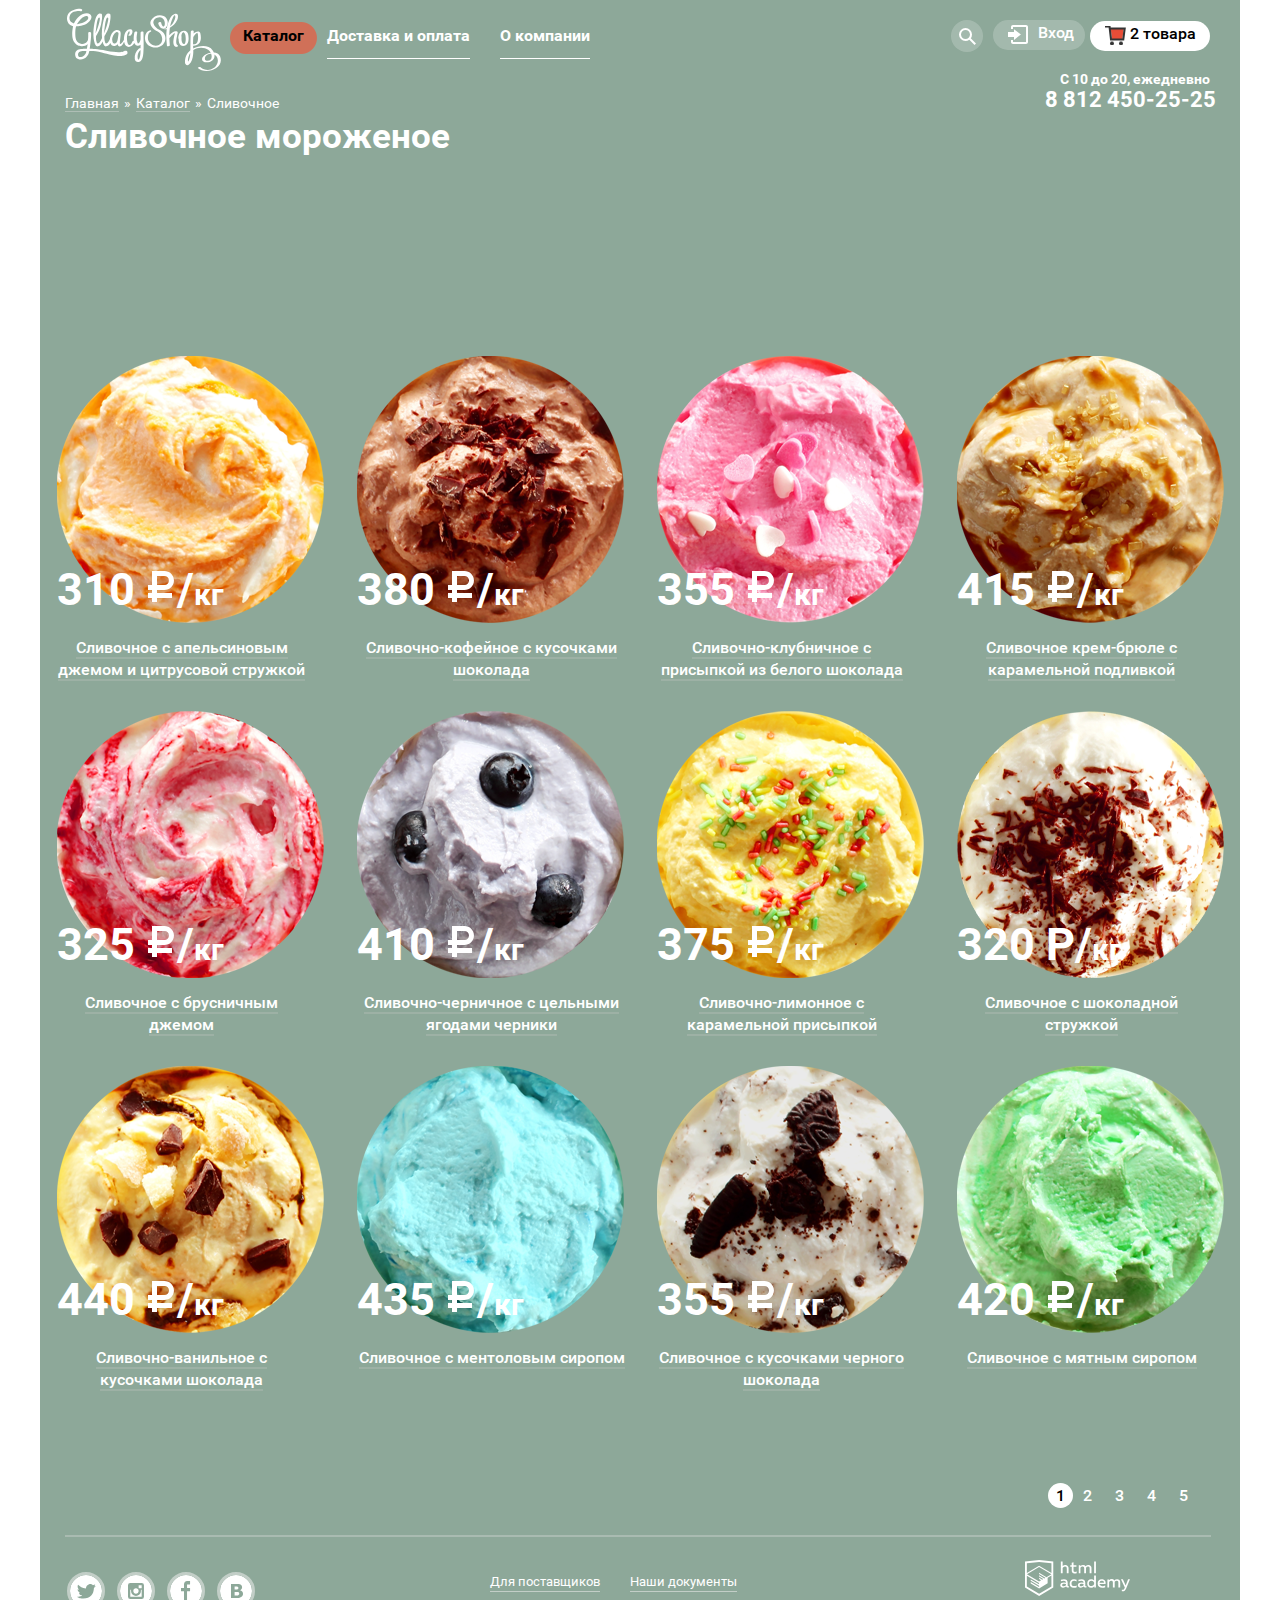
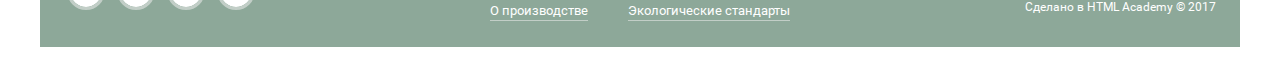
==== catalog.html @ b10d06fa "Catalog" ====
<!DOCTYPE html>
<html lang="ru">
  <head>
    <meta charset="utf-8">
    <link rel="stylesheet" type="text/css" href="css/normalize.css" />
    <link rel="stylesheet" type="text/css" href="css/style.css" />
    <script src="https://ajax.googleapis.com/ajax/libs/jquery/3.1.1/jquery.min.js"></script>
    <title>HTML Academy: Gllasy</title>
  </head>
   <body>
   <div class="main-catalog container">
     <header class="page-header container">
       <div class="header-logo"><img src="img/logo.svg" alt="Логотип"></div>
       <nav class="header-nav">
         <ul class="nav__list">
           <li class="nav__item nav__item--catalog">Каталог
             <ul class="nav-catalog__list">
                     <li class="nav-catalog__item nav-catalog__item--new"><a href="#">Новинки</a></li>
                     <li class="nav-catalog__item nav-catalog__item-cream"><a href="#">Сливочное</a></li>
                     <li class="nav-catalog__item"><a href="#">Щербеты</a></li>
                     <li class="nav-catalog__item"><a href="#">Фруктовый лед</a></li>
                     <li class="nav-catalog__item"><a href="#">Мелорин</a></li>
            </ul>
           </li>
           <li class="nav__item nav__item--delivery">Доставка и оплата</li>
           <li class="nav__item nav__item--company">О компании</li>
         </ul>
       </nav>
       <div class="header-blok">
         <div class="header-search header-search__catalog">
         <div class="search__form">
           <input type="text" name="search" placeholder="Что ищем?">
         </div>
       </div>
         <div class="header-login header-login__catalog"><a href="#">Вход</a>
           <div class="login__form">
             <input type="text" name="search" placeholder="Что ищем?">
           </div>
         </div>
          <p class="header-basket header-basket__catalog"><a href="#">2 товара</a></p>
       </div>
        <div class="header-description header-description--catalog">
          <p class="header-time">С 10 до 20, ежедневно</p>
          <p class="header-phone">8 812 450-25-25</p>
        </div>
     </header>

     <section class="breadcrumbs container">
      <ul class="breadcrumbs__list">
        <li class="breadcrumbs__item"><a href = "#">Главная</a></li>
        <li class="breadcrumbs__item">»</li>
        <li class="breadcrumbs__item"><a href = "#">Каталог</a></li>
        <li class="breadcrumbs__item">»</li>
        <li class="breadcrumbs__item breadcrumbs__item--cream"><a href = "#">Сливочное</a></li>
      </ul>
     </section>

     <h2 class="catalog-title">Сливочное мороженое</h2>

     <section class="filtres container">

     </section>

     <section class="catalog-inner container">
       <div class="catalog catalog__page">
         <div class="catalog-item catalog-item__page">
           <img src="img/orange.png" alt="" class="catalog__photo">
           <p class="catalog__price">310 <span><img src="img/ruble.svg" alt=""></span>/<span>кг</span></p>
           <p class="catalog__description"><a href="#">Сливочное с апельсиновым джемом и цитрусовой стружкой</a></p>
           <button class="catalog__button">Быстрый просмотр</button>
         </div>
         <div class="catalog-item catalog-item__page">
           <img src="img/coffee.png" alt="" class="catalog__photo">
           <p class="catalog__price">380 <span><img src="img/ruble.svg" alt=""></span>/<span>кг</span></p>
           <p class="catalog__description catalog__description--coffee"><a href="#">Сливочно-кофейное с кусочками шоколада</a></p>
           <button class="catalog__button">Быстрый просмотр</button>
         </div>
         <div class="catalog-item catalog-item__page">
           <img src="img/straw.png" alt="" class="catalog__photo">
           <p class="catalog__price">355 <span><img src="img/ruble.svg" alt=""></span>/<span>кг</span></p>
           <p class="catalog__description"><a href="#">Сливочно-клубничное с присыпкой из белого шоколада</a></p>
           <button class="catalog__button">Быстрый просмотр</button>
         </div>
         <div class="catalog-item catalog-item__page">
           <img src="img/cream.png" alt="" class="catalog__photo">
           <p class="catalog__price">415 <span><img src="img/ruble.svg" alt=""></span>/<span>кг</span></p>
           <p class="catalog__description"><a href="#">Сливочное крем-брюле с карамельной подливкой</a></p>
           <button class="catalog__button">Быстрый просмотр</button>
         </div>
         <div class="catalog-item catalog-item__page">
           <img src="img/brusnika.png" alt="" class="catalog__photo">
           <p class="catalog__price">325 <span><img src="img/ruble.svg" alt=""></span>/<span>кг</span></p>
           <p class="catalog__description"><a href="#">Сливочное с брусничным джемом</a></p>
           <button class="catalog__button">Быстрый просмотр</button>
         </div>
         <div class="catalog-item catalog-item__page">
           <img src="img/chernika.png" alt="" class="catalog__photo">
           <p class="catalog__price">410 <span><img src="img/ruble.svg" alt=""></span>/<span>кг</span></p>
           <p class="catalog__description catalog__description--coffee"><a href="#">Сливочно-черничное с цельными ягодами черники </a></p>
           <button class="catalog__button">Быстрый просмотр</button>
         </div>
         <div class="catalog-item catalog-item__page">
           <img src="img/lemon.png" alt="" class="catalog__photo">
           <p class="catalog__price">375 <span><img src="img/ruble.svg" alt=""></span>/<span>кг</span></p>
           <p class="catalog__description"><a href="#">Сливочно-лимонное с карамельной присыпкой</a></p>
           <button class="catalog__button">Быстрый просмотр</button>
         </div>
         <div class="catalog-item catalog-item__page">
           <img src="img/cream-ch.png" alt="" class="catalog__photo">
           <p class="catalog__price">320 Р/<span>кг</span></p>
           <p class="catalog__description"><a href="#">Сливочное с шоколадной стружкой</a></p>
           <button class="catalog__button">Быстрый просмотр</button>
         </div>
         <div class="catalog-item catalog-item__page">
           <img src="img/vanil.png" alt="" class="catalog__photo">
           <p class="catalog__price">440 <span><img src="img/ruble.svg" alt=""></span>/<span>кг</span></p>
           <p class="catalog__description"><a href="#">Сливочно-ванильное с кусочками шоколада</a></p>
           <button class="catalog__button">Быстрый просмотр</button>
         </div>
         <div class="catalog-item catalog-item__page">
           <img src="img/mentol.png" alt="" class="catalog__photo">
           <p class="catalog__price">435 <span><img src="img/ruble.svg" alt=""></span>/<span>кг</span></p>
           <p class="catalog__description catalog__description--coffee"><a href="#">Сливочноe с ментоловым сиропом</a></p>
           <button class="catalog__button">Быстрый просмотр</button>
         </div>
         <div class="catalog-item catalog-item__page">
           <img src="img/dark.png" alt="" class="catalog__photo">
           <p class="catalog__price">355 <span><img src="img/ruble.svg" alt=""></span>/<span>кг</span></p>
           <p class="catalog__description"><a href="#">Сливочное с кусочками черного шоколада</a></p>
           <button class="catalog__button">Быстрый просмотр</button>
         </div>
         <div class="catalog-item catalog-item__page">
           <img src="img/mint.png" alt="" class="catalog__photo">
           <p class="catalog__price">420 <span><img src="img/ruble.svg" alt=""></span>/<span>кг</span></p>
           <p class="catalog__description"><a href="#">Сливочное с мятным сиропом</a></p>
           <button class="catalog__button">Быстрый просмотр</button>
         </div>
       </div>
     </section>

     <section class="pagination">
       <ul class="pagination__list">
        <li class="pagination__list-item pagination__list-item--current"><a href="#">1</a></li>
        <li class="pagination__list-item"><a href="#">2</a></li>
        <li class="pagination__list-item"><a href="#">3</a></li>
        <li class="pagination__list-item"><a href="#">4</a></li>
        <li class="pagination__list-item"><a href="#">5</a></li>
      </ul>
     </section>

     <footer class="page-footer page-footer__inner">
        <div class="footer-social">
          <ul class="social__list">
            <li class="social__item"><img src="img/twitter.svg" alt=""></li>
            <li class="social__item"><img src="img/instagram.svg" alt=""></li>
            <li class="social__item"><img src="img/fb.svg" alt=""></li>
            <li class="social__item"><img src="img/vk.svg" alt=""></li>
          </ul>
        </div>
        <div class="footer-nav">
          <ul class="footer-nav__list">
            <li class="footer-nav__item">Для поставщиков</li>
            <li class="footer-nav__item">Наши документы</li>
            <li class="footer-nav__item">О производстве</li>
            <li class="footer-nav__item footer-nav__item--eco">Экологические стандарты</li>
          </ul>
        </div>
        <div class="footer-html">
          <p class="logo-html"><img src="img/logo-htmlacademy.svg" alt="" width="105" height = "40"></p>
          <p class="description-html">Сделано в HTML Academy © 2017</p>
        </div>
     </footer>
   </div>
 </body>
 </html>
---- css/style.css ----
@font-face {
font-family: "Roboto-Black";
src: url("../fonts/roboto/Roboto-Black.ttf");
}
@font-face {
font-family: "Roboto-BlackItalic";
src: url("../fonts/roboto/Roboto-BlackItalic.ttf");
}
@font-face {
font-family: "Roboto-Bold";
  src: url("../fonts/roboto/Roboto-Bold.ttf");
}
@font-face {
font-family: "Roboto-BoldItalic";
  src: url("../fonts/roboto/Roboto-BoldItalic.ttf");
}
@font-face {
font-family: "Roboto-Italic";
  src: url("../fonts/roboto/Roboto-Italic.ttf");
}
@font-face {
font-family: "Roboto-Light";
  src: url("../fonts/roboto/Roboto-Light.ttf");
}
@font-face {
font-family: "Roboto-LightItalic";
  src: url("../fonts/roboto/Roboto-LightItalic.ttf");
}
@font-face {
font-family: "Roboto-Medium";
  src: url("../fonts/roboto/Roboto-Medium.ttf");
}
@font-face {
font-family: "Roboto-MediumItalic";
  src: url("../fonts/roboto/Roboto-MediumItalic.ttf");
}
@font-face {
font-family: "Roboto-Regular";
  src: url("../fonts/roboto/Roboto-Regular.ttf");
}
@font-face {
font-family: "Roboto-Thin";
  src: url("../fonts/roboto/Roboto-Thin.ttf");
}
@font-face {
font-family: "Roboto-ThinItalic";
  src: url("../fonts/roboto/Roboto-ThinItalic.ttf");
}

.container
{
  width: 1200px;
  margin: 0 auto;
}

.main
{
  position: relative;
  bottom: 20px;
  background-color: #8da899;
  background: url("../img/slider-1.png") #8da899 no-repeat;
  background-position: top;
}

.header-logo
{
  width: 150px;
  padding-left: 27px;
  padding-top: 20px;
}

.header-nav
{
  padding:0;
	margin:0;
	list-style: none;
	position: relative;
  width: 450px;
}

.nav__list
{
  width: 450px;
  display: inline-flex;
  list-style-type: none;
  position: relative;
  bottom: 65px;
  left: 165px;
}

.nav__item
{
  font-family: "Roboto-Bold";
  color: #fff;
  font-size: 16px;
  line-height: 18px;
  border-bottom: 1px solid #fff;
  margin-right: 30px;
  display:inline-block;
  display:block;
}

.nav__item--catalog:hover
{
  width: 87px;
  height: 32px;
  font-family: "Roboto-Bold";
   background-image: url("../img/catalog-fon.png");
   text-align: center;
   color: #000;
   cursor: pointer;
   box-sizing: border-box;
   border:none;
   position: relative;
   padding-left: 12px;
   padding-right: 12px;
   padding-top: 5px;
   bottom: 5px;
   margin-left: -10px;
}

.nav__item:hover:nth-child(1)
{
  margin-right: 10px;
}

.header-nav .nav__list .nav-catalog__list {
			    display: none;
			    position: absolute;
			    top: 35px;
			}

			/* отображаем выпадающий список при наведении */
			.header-nav .nav__list .nav__item:hover > .nav-catalog__list {
			    display:inherit;
			}

			/* первый уровень выпадающего списка */
			.header-nav .nav__list .nav-catalog__list .nav-catalog__item {
			    min-width:140px;
			    float:none;
			    display:list-item;
			    position: relative;
          text-align: left;
			}

.nav-catalog__list
{
  padding-top: 20px;
  padding-bottom: 17px;
  height: 175px;
  border-radius: 6px;
  background-color: #fff;
  position: relative;
  top: 5px;
  list-style-type: none;
  width: 140px;
  padding: 0;
  position: relative;
  left: 20px;
  padding-top: 10px;
}

.nav-catalog__item
{
  width: 100%;
  padding-bottom: 17px;
  padding-left: 0px;
  padding-right: 0px;
  text-align: center;
  position: relative;
  vertical-align: middle;
}

.nav-catalog__item--new
{
  font-family: "Roboto-Bold";
  font-weight: bold;
  font-size: 14px;
  line-height: 16px;
  border-bottom: 1px solid #000;
  padding-bottom: 14px;
  padding-left: 0px;
  padding-right: 0px;
  text-align: center;
  position: relative;
  vertical-align: middle;
}

.nav-catalog__item--cream
{
  position: relative;
  padding-top: 5px;
}

.nav-catalog__item:hover
{
  background-color: #fbded7;
  background-size: 100%;
}

.nav-catalog__item:focus
{
  background-color: #f6b5a5;
  width: 142px;
}

.nav-catalog__item:active
{
  background-color: #f6b5a5;
}


.nav-catalog__item a
{
  width: 100%;
  font-family: "Roboto-Regular";
  font-size: 14px;
  line-height: 16px;
  text-decoration: none;
  color: #323232;
  text-align:left;
  position: relative;
  left: 15px;

}

.header-blok
{
  display: flex;
  justify-content: flex-end;
}

.header-search{
  content: "";
  display: block;
  width: 32px;
  height: 32px;
  background: url("../img/loupe.svg") no-repeat;
  background-color: rgba(255, 255, 255, 0.2);
  border-radius: 20px;
  background-repeat: no-repeat;
  background-position: center center;
  position: relative;
  bottom: 105px;
  right: 55px;
}
.header-search:hover
{
  content: "";
  display: block;
  width: 32px;
  height: 32px;
  background: url("../img/loupe-hover.png") #fff no-repeat;
  background-color: rgba(255, 255, 255);
  border-radius: 20px;
  background-repeat: no-repeat;
  background-position: center center;
  position: relative;
  bottom: 105px;
  right: 55px;
}
.search__form{
    display:none;
    margin-left:-300px;
    padding:10px;
    background:#f3f3f3;
    width: 340px;
    height:80px;
    -moz-box-shadow:0 5px 5px rgba(0,0,0,0.3);
    -webkit-box-shadow:0 5px 5px rgba(0,0,0,0.3);
    box-shadow:0 5px 5px rgba(0,0,0,0.3);
    position: relative;
    margin-top:-70px;
    border-radius: 8px;
}

.search__form input
{
  width: 310px;
  height: 42px;
  border-radius: 6px;
  border:1px solid #d3d3d2;
  margin-left: 8px;
  margin-top: 15px;
  font-family: "Roboto-Regular";
  font-size: 14px;
  line-height: 24px;
  color: #999999;
  padding-left: 14px;
}

.header-search:hover .search__form{
    display:block;
    position:absolute;
    top:120px;
    z-index:9999;
    width:340px;
}

.header-login
{
  width: 92px;
  height: 30px;
  font-family: "Roboto-Medium";
  color: #fff;
  font-size: 16px;
  line-height: 18px;
  text-decoration:none;
  background-color: rgba(255, 255, 255, 0.2);
  border-radius: 20px;
  position: relative;
  bottom:104px;
  right: 45px;
}

.header-login a
{
  text-decoration:none;
  color: #fff;
  position: relative;
  left:45px;
  bottom: 15px;
}

.header-login::before
{
  content: "";
  display: block;
  width: 21px;
  height: 19px;
  background: url("../img/entrance.svg") no-repeat;
  background-repeat: no-repeat;
  background-position: center center;
  position: relative;
  top:5px;
  left: 15px;
}

.login__form{
    display:none;
    margin-left:-300px;
    padding:10px;
    background:#f3f3f3;
    width: 340px;
    height:80px;
    -moz-box-shadow:0 5px 5px rgba(0,0,0,0.3);
    -webkit-box-shadow:0 5px 5px rgba(0,0,0,0.3);
    box-shadow:0 5px 5px rgba(0,0,0,0.3);
    position: relative;
    margin-top:-70px;
    border-radius: 8px;
}

.header-login:hover .login__form{
    display:block;
    position:absolute;
    top:120px;
    z-index:9999;
    width:340px;
}

.header-basket
{
  width: 92px;
  height: 30px;
  font-family: "Roboto-Medium";
  color: #fff;
  font-size: 16px;
  line-height: 18px;
  text-decoration:none;
  background-color: rgba(255, 255, 255, 0.2);
  border-radius: 20px;
  position: relative;
  bottom:120px;
  right: 30px;
}

.header-basket a
{
  text-decoration:none;
  color: #fff;
  position: relative;
  left:40px;
  bottom: 15px;
}

.header-basket::before
{
  content: "";
  display: block;
  width: 21px;
  height: 19px;
  background: url("../img/basket.svg") no-repeat;
  background-repeat: no-repeat;
  background-position: center center;
  position: relative;
  top:5px;
  left: 15px;
}

.header-description
{
  width: 200px;
  display: flex;
  flex-direction: column;
  justify-content: flex-end;
  position: relative;
  margin-left: 1000px;
  bottom: 130px;
}

.header-time
{
  font-family: "Roboto-Bold";
  color: #fff;
  font-size: 14px;
  line-height: 16px;
  margin-left: 15px;
}

.header-phone
{
  font-family: "Roboto-Bold";
  color: #fff;
  font-size: 22px;
  line-height: 24px;
  position: relative;
  bottom: 35px;
}

.header-title
{
  width: 700px;
  text-align: center;
  font-family: "Roboto-Bold";
  font-size: 60px;
  line-height: 60px;
  color: #fff;
  margin-left: 260px;
  margin-top: 90px;
}

.header-button
{
  width: 275px;
  height: 65px;
  background-color: #ed5a3d;
  font-family: "Roboto-Bold";
  font-size: 32px;
  line-height: 44px;
  color: #fff;
  border: none;
  border-radius: 28px;
  margin-left: 460px;
  position: relative;
  bottom: 10px
}

.card-section
{
  display: flex;
  justify-content: space-around;
  margin-left: 10px;
}

.card
{
  width: 560px;
  height: 230px;
  border-radius: 16px;
  margin-top: 30px;
}

.card--raspberry
{
  background-image: url("../img/offer-background-1.jpg");
}

.card--chocolate
{
  background-image: url("../img/offer-background-2.jpg");
  position: relative;
  right: 20px;
}

.card__title
{
  font-family: "Roboto-Bold";
  font-size: 35px;
  line-height: 41px;
  color: #fff;
  margin-left: 20px;
  margin-top: 15px;
}

.card__description
{
  font-family: "Roboto-Bold";
  font-size: 18px;
  line-height: 22px;
  color: #fff;
  margin-left: 20px;
  margin-right: 15px;
  position: relative;
  bottom: 15px;
}

.card__button
{
  width: 190px;
  height: 45px;
  background-color: #ed5a3d;
  font-family: "Roboto-Bold";
  font-size: 18px;
  line-height: 24px;
  color: #fff;
  border: none;
  border-radius: 28px;
  margin-left: 350px;
  margin-top: 10px;
}

.card__button--raspberry
{
  width: 160px;
  margin-left: 380px;
}

.catalog-section
{
  display: flex;
  flex-direction: column;
}

.catalog
{
  display: flex;
  justify-content: space-around;
  margin-top: 35px;
  flex-wrap: wrap;
}

.catalog__photo
{
  background-color: #8da899;
}

.catalog-item
{
  width: 267px;
  position: relative;
  bottom: 60px;
}

.catalog-item::before
{
  content: "";
  display: block;
  width: 61px;
  height: 61px;
  background: url("../img/hit.png") no-repeat;
  background-repeat: no-repeat;
  background-position: center center;
  position: relative;
  top:65px;
}

.catalog__price
{
  font-family: "Roboto-Bold";
  font-size: 45px;
  line-height: 45px;
  color: #fff;
  position: relative;
  bottom: 105px;
}

.catalog__price span
{
  font-size: 30px;
}

.catalog__description
{
  width: 250px;
  font-family: "Roboto-Medium";
  font-size: 16px;
  line-height: 22px;
  color: #fff;
  text-align: center;
  text-decoration: none;
  position: relative;
  bottom: 130px;
}

.catalog__description a
{
  text-decoration: none;
  text-align: center;
  color: #fff;
  border-bottom: 2px solid #9db1a5;
}

.catalog__description--coffee
{
  width: 270px;
}

.catalog__button
{
  display: none;
  width: 200px;
  height: 40px;
  background-color: #f26743;
  font-family: "Roboto-Bold";
  font-size: 18px;
  line-height: 24px;
  color: #fff;
  border: none;
  border-radius: 20px;
  margin-left: 50px;
}

.catalog-item:hover
{
  width: 300px;
  height: 400px;
  background-color: rgba(255, 255, 255, 0.2);
  position: relative;
  border-radius: 7px;
  top:-10px;
  z-index: 9999;
}

.catalog-item:hover .catalog__photo
{
  background-color: transparent;
  position: relative;
  top: 5px;
  left: 20px;
}

.catalog-item:hover .catalog__price
{
  position: relative;
  bottom: 110px;
  left: 20px;
}


.catalog-item:hover .catalog__description
{
  position: relative;
  bottom: 135px;
  left: 20px;
}

.catalog-item:hover::before
{
  display: none;
}

.catalog-item:hover .catalog__button
{
  position: relative;
  bottom: 135px;
  display: block;
  justify-content: center;
}

.shop-section
{
  width: 1140px;
  height: 300px;
  background-image: url("../img/features-background.jpg");
  background-size: cover;
  border-radius: 20px;
  margin-left: 30px;
  position: relative;
  bottom: 190px;
}

.shop__title
{
  font-family: "Roboto-Regular";
  font-size: 24px;
  line-height: 30px;
  color: #323232;
  position: relative;
  top: 20px;
  left: 15px;
}

.shop__item
{
  width: 45%;
height: 90px;
margin-right: 20px;
margin-left: -20px;
font-family: "Roboto-Regular";
font-size: 16px;
line-height: 22px;
color: #323232;
list-style-type: none;
margin-right: 75px;
}

.shop__list
{
  display: flex;
 flex-wrap: wrap;
}

.shop__item--technic span
{
  width: 300px;
  position: relative;
  bottom: 30px;
  left: 55px;
}

.shop__item--technic::before
{
  content: "";
  display: block;
  width: 49px;
  height: 49px;
  background: url("../img/ice-cream.svg") no-repeat;
  background-repeat: no-repeat;
  background-position: center center;
  position: relative;
  top: 5px;
}


.shop__item--cream span
{
  width: 300px;
  position: relative;
  bottom: 30px;
  left: 55px;
}

.shop__item--cream::before
{
  content: "";
  display: block;
  width: 49px;
  height: 49px;
  background: url("../img/eco.svg") no-repeat;
  background-repeat: no-repeat;
  background-position: center center;
  position: relative;
  top:5px;
}

.shop__item--cow span
{
  width: 300px;
  position: relative;
  bottom: 30px;
  left: 70px;
}

.shop__item--cow::before
{
  content: "";
  display: block;
  width: 49px;
  height: 49px;
  background: url("../img/cow.svg") no-repeat;
  background-repeat: no-repeat;
  background-position: center center;
  position: relative;
  top: 5px;
  left: 10px;
}

.shop__item--cold span
{
  width: 300px;
  position: relative;
  bottom: 30px;
  left: 70px;
}

.shop__item--cold::before
{
  content: "";
  display: block;
  width: 49px;
  height: 49px;
  background: url("../img/thermometer.svg") no-repeat;
  background-repeat: no-repeat;
  background-position: center center;
  position: relative;
  top: 5px;
  left: 10px;
}

.blog-section
{
  display: flex;
  justify-content: space-around;
  margin-top: -180px;
  margin-left: 10px;
}

.blog-card
{
  width: 560px;
  height: 220px;
  border-radius: 16px;
  background-image: url("../img/news.jpg");
  margin-top: 30px;
}

.blog-card__title
{
  width: 300px;
  font-family: "Roboto-Bold";
  font-size: 24px;
  line-height: 30px;
  color: #323232;
  margin-left: 20px;
  margin-top: -10px;
}

.blog-card__title a
{
  width: 280px;
  color: #323232;
}

.blog-card__description
{
  font-family: "Roboto-Regular";
  font-size: 16px;
  line-height: 22px;
  color: #323232;
  margin-left: 20px;
  padding-top: 10px;
}

.blog-form
{
  width: 560px;
  height: 220px;
  border-radius: 16px;
  background-image: url("../img/bg-post.svg");
  margin-top: 30px;
}

.blog-form__fon
{
  width: 549px;
  height: 211px;
  border-radius: 16px;
  background-image: url("../img/bf-fon.png");
  position: relative;
  bottom: 12px;
  left: 5px;
}

.blog-form__description
{
  width: 500px;
  font-family: "Roboto-Regular";
  font-size: 16px;
  line-height: 22px;
  color: #5a5a5a;
  position: relative;
  top: 32px;
  left: 10px;
}

.blog-form input
{
  width: 355px;
  height: 40px;
  font-family: "Roboto-Regular";
  font-size: 16px;
  line-height: 24px;
  color: #999999;
  position: relative;
  top: 55px;
  left: 10px;
  border-radius: 6px;
  border: 1px solid #999999;
  padding-left: 15px;
}

.blog-form__button
{
  width: 125px;
  height: 45px;
  background-color: #f06341;
  border: none;
  border-radius: 25px;
  font-family: "Roboto-Bold";
  font-size: 18px;
  line-height: 24px;
  color: #fff;
  position: relative;
  top: 55px;
  left: 15px;
}

.map-section
{
  width: 1200px;
  height: 430px;
  background-image: url("../img/map.png");
  margin-top: 45px;
}

.map-card
{
  width: 300px;
  height: 305px;
  background-color: #fff;
  border-radius: 10px;
  position: relative;
  top: 60px;
  left: 870px;
}

.map-card__button
{
  width: 250px;
  height: 45px;
  background-color: #f06341;
  border: none;
  border-radius: 25px;
  font-family: "Roboto-Bold";
  font-size: 18px;
  line-height: 24px;
  color: #fff;
  position: relative;
  top: -10px;
  left: 25px;
}

.map-card__info
{
  width: 170px;
  font-family: "Roboto-Regular";
  font-size: 14px;
  line-height: 20px;
  color: #323232;
  left: 25px;
  top: 30px;
  position: relative;
  }

  .map-card__info--zakaz
  {
    left: 25px;
    top: 10px;
    position: relative;
    width: 175px;
  }

  .map-card__info--time
  {
    position: relative;
    top:-20px;
  }

.map-card__adresss
{
  width: 245px;
  font-family: "Roboto-Bold";
  font-size: 18px;
  line-height: 24px;
  color: #323232;
  position: relative;
  left: 25px;
  top: 10px;
}

.map-card__adresss--phone
{
  position: relative;
  top:0px;
}

.page-footer
{
  height: auto;
  display: flex;
}

.social__list
{
  list-style-type:none;
  display: flex;
  margin-left: -25px;
  margin-top: 30px
}

.social__item img
{
  border: 3px solid #c2cec7;
  border-radius: 20px;
  margin-left: 12px;
}

.footer-nav
{
  margin-left: 165px;
  margin-top: 15px;
}

.footer-nav__list
{
  width: 340px;
  list-style-type:none;
  display: flex;
  flex-wrap: wrap;
}

.footer-nav__item
{
  font-family: "Roboto-Regular";
  font-size: 13px;
  line-height: 18px;
  color: #fff;
  margin-left: 30px;
  margin-bottom: 10px;
  border-bottom: 1px solid #c2cec7;
}

.footer-nav__item--eco
{
  margin-left: 40px;
}

.footer-html
{
  margin-left: 225px;
}

.description-html
{
  font-family: "Roboto-Regular";
  font-size: 12px;
  line-height: 18px;
  color: #fff;
  position: relative;
  bottom: 20px;
}

/*catalog*/

.main-catalog
{
  position: relative;
  bottom: 20px;
  background-color: #8da899;
  background: #8da899 no-repeat;
  background-position: top;
}

.nav__item--catalog
{
  width: 87px;
  height: 32px;
  font-family: "Roboto-Bold";
   background-image: url("../img/catalog-current.png");
   text-align: center;
   color: #000;
   cursor: pointer;
   box-sizing: border-box;
   border:none;
   position: relative;
   padding-left: 12px;
   padding-right: 12px;
   padding-top: 5px;
   bottom: 5px;
   margin-left: -15px;
}

.nav__item
{
  margin-right: 0px;
}

.nav__item--delivery
{
  margin-left: 10px;
}

.nav__item--company
{
  margin-left: 30px;
}

.header-search__catalog
{
  position: relative;
  bottom: 120px;
  right: 45px;
}

.header-login__catalog
{
  position: relative;
  bottom: 120px;
  right: 35px;
}

.header-basket__catalog
{
  width: 120px;
  position: relative;
  bottom: 135px;
  background-color: #fff;
}

.header-basket__catalog::before
{
  content: "";
  display: block;
  width: 21px;
  height: 19px;
  background: url("../img/basket_red.png") no-repeat;
  background-repeat: no-repeat;
  background-position: center center;
  position: relative;
  top:5px;
  left: 15px;
}

.header-basket__catalog a
{
  text-decoration:none;
  color: #000;
  position: relative;
  left:40px;
  bottom: 15px;
}

.header-description--catalog
{
  position: relative;
  margin-left: 1005px;
  bottom: 145px;
}

.breadcrumbs__list
{
  display: inline-flex;
  list-style-type: none;
  position: relative;
  bottom: 235px;
  right: 20px;
}

.breadcrumbs__item
{
  font-family: "Roboto-Regular";
  font-size: 14px;
  line-height: 16px;
  color: #fff;
  padding-left: 5px;
}

.breadcrumbs__item a
{
  text-decoration: none;
  color: #fff;
  border-bottom: 1px solid #aebeb5;
}

.breadcrumbs__item--cream a
{
  border-bottom: none;
}

.catalog-title
{
  font-family: "Roboto-Bold";
  font-size: 35px;
  line-height: 41px;
  color: #fff;
  position: relative;
  bottom: 275px;
  margin-left: 25px;
}

.catalog-inner
{
  display: flex;
  flex-direction: column;
}

.catalog__page
{
  position: relative;
  bottom: 140px;
  margin-top: 80px;
}

.catalog-item__page
{
  height: 340px;
  margin-top: 15px;
}

.catalog-item__page::before
{
  display: none;
}

.catalog-item__page:hover
{
  width: 300px;
  height: 400px;
  background-color: rgba(255, 255, 255, 0.2);
  position: relative;
  border-radius: 7px;
  top:-60px;
  z-index: 9999;
}

.pagination
{
  width: 1146px;
  position: relative;
  bottom: 135px;
  right: 30px;
  display: flex;
  justify-content: flex-end;
  border-bottom: 2px solid #a9bbb1;
  margin-left: 55px;

}

.pagination__list
{
  display: inline-flex;
  list-style-type: none;
  margin-bottom: 30px;
}

.pagination__list-item a
{
  text-decoration: none;
  font-family: "Roboto-Medium";
  font-size: 16px;
  line-height: 18px;
  color: #fff;
  margin-right: 23px;
}

.pagination__list-item--current a
{
  background-color: #fff;
  border-radius: 25px;
  color: #000;
  padding-right: 8px;
  padding-left: 8px;
  padding-top: 3px;
  padding-bottom: 3px;
  margin-right: 10px;
}

.page-footer__inner
{
  height: 105px;
  position: relative;
  margin-top: -130px;
}
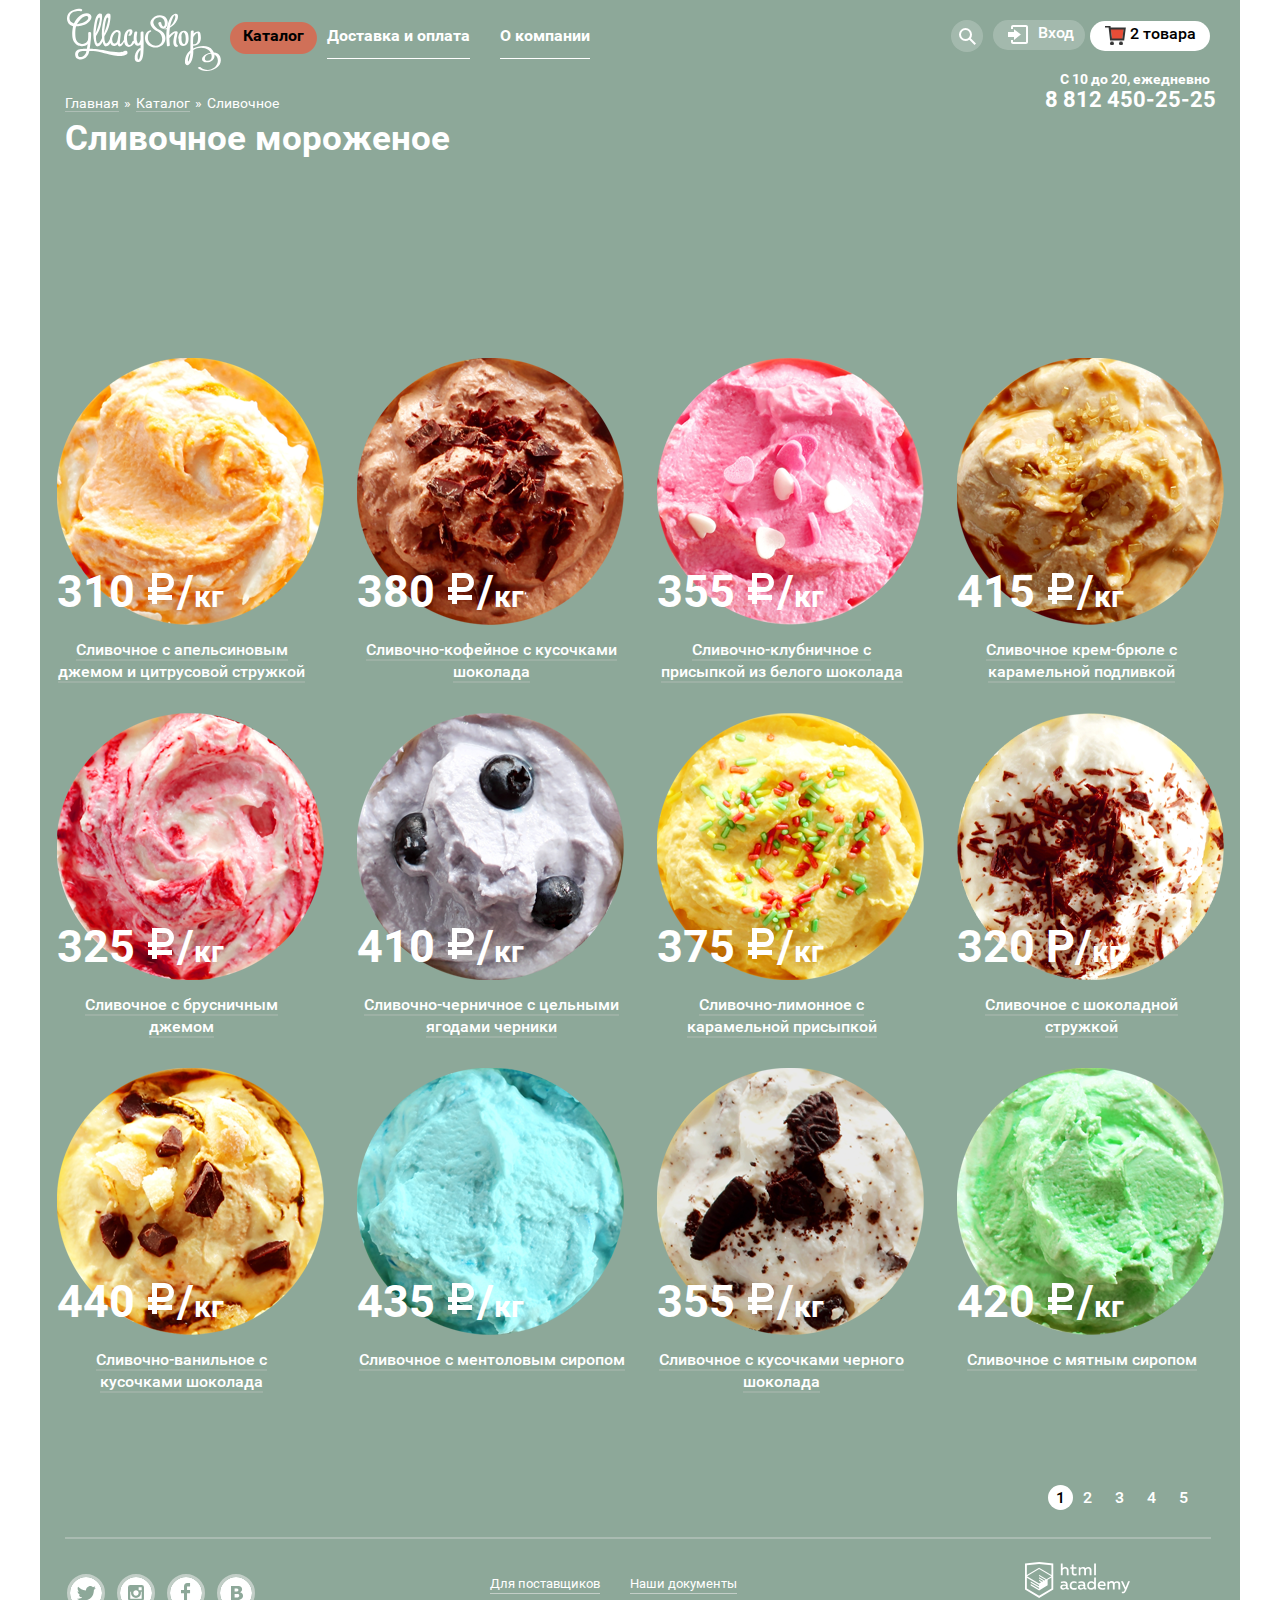
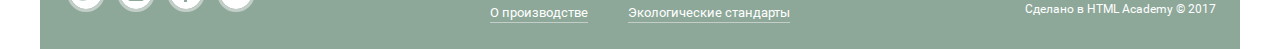
==== commit 2989159c: "New commit" ====
--- a/catalog.html
+++ b/catalog.html
@@ -9,7 +9,7 @@
   </head>
    <body>
    <div class="main-catalog container">
-     <header class="page-header container">
+     <header class="page-header-inner container">
        <div class="header-logo"><img src="img/logo.svg" alt="Логотип"></div>
        <nav class="header-nav">
          <ul class="nav__list">
--- a/css/style.css
+++ b/css/style.css
@@ -48,6 +48,11 @@
   src: url("../fonts/roboto/Roboto-ThinItalic.ttf");
 }
 
+body
+{
+  margin: 0 auto;
+}
+
 .container
 {
   width: 1200px;
@@ -57,10 +62,15 @@
 .main
 {
   position: relative;
-  bottom: 20px;
   background-color: #8da899;
   background: url("../img/slider-1.png") #8da899 no-repeat;
   background-position: top;
+}
+
+.page-header
+{
+  position: relative;
+  bottom: 10px;
 }
 
 .header-logo
@@ -243,7 +253,7 @@
   background-repeat: no-repeat;
   background-position: center center;
   position: relative;
-  bottom: 105px;
+  bottom: 120px;
   right: 55px;
 }
 .header-search:hover
@@ -258,7 +268,7 @@
   background-repeat: no-repeat;
   background-position: center center;
   position: relative;
-  bottom: 105px;
+  bottom: 120px;
   right: 55px;
 }
 .search__form{
@@ -311,7 +321,7 @@
   background-color: rgba(255, 255, 255, 0.2);
   border-radius: 20px;
   position: relative;
-  bottom:104px;
+  bottom:120px;
   right: 45px;
 }
 
@@ -373,7 +383,7 @@
   background-color: rgba(255, 255, 255, 0.2);
   border-radius: 20px;
   position: relative;
-  bottom:120px;
+  bottom:135px;
   right: 30px;
 }
 
@@ -407,8 +417,8 @@
   flex-direction: column;
   justify-content: flex-end;
   position: relative;
-  margin-left: 1000px;
-  bottom: 130px;
+  margin-left: 1010px;
+  bottom: 145px;
 }
 
 .header-time
@@ -439,7 +449,7 @@
   line-height: 60px;
   color: #fff;
   margin-left: 260px;
-  margin-top: 90px;
+  margin-top: 75px;
 }
 
 .header-button
@@ -1058,10 +1068,15 @@
 .main-catalog
 {
   position: relative;
-  bottom: 20px;
   background-color: #8da899;
   background: #8da899 no-repeat;
   background-position: top;
+}
+
+.page-header-inner
+{
+  position: relative;
+  bottom: 12px;
 }
 
 .nav__item--catalog
@@ -1155,7 +1170,7 @@
   display: inline-flex;
   list-style-type: none;
   position: relative;
-  bottom: 235px;
+  bottom: 247px;
   right: 20px;
 }
 
@@ -1187,7 +1202,7 @@
   line-height: 41px;
   color: #fff;
   position: relative;
-  bottom: 275px;
+  bottom: 285px;
   margin-left: 25px;
 }
 
@@ -1201,7 +1216,7 @@
 {
   position: relative;
   bottom: 140px;
-  margin-top: 80px;
+  margin-top: 70px;
 }
 
 .catalog-item__page
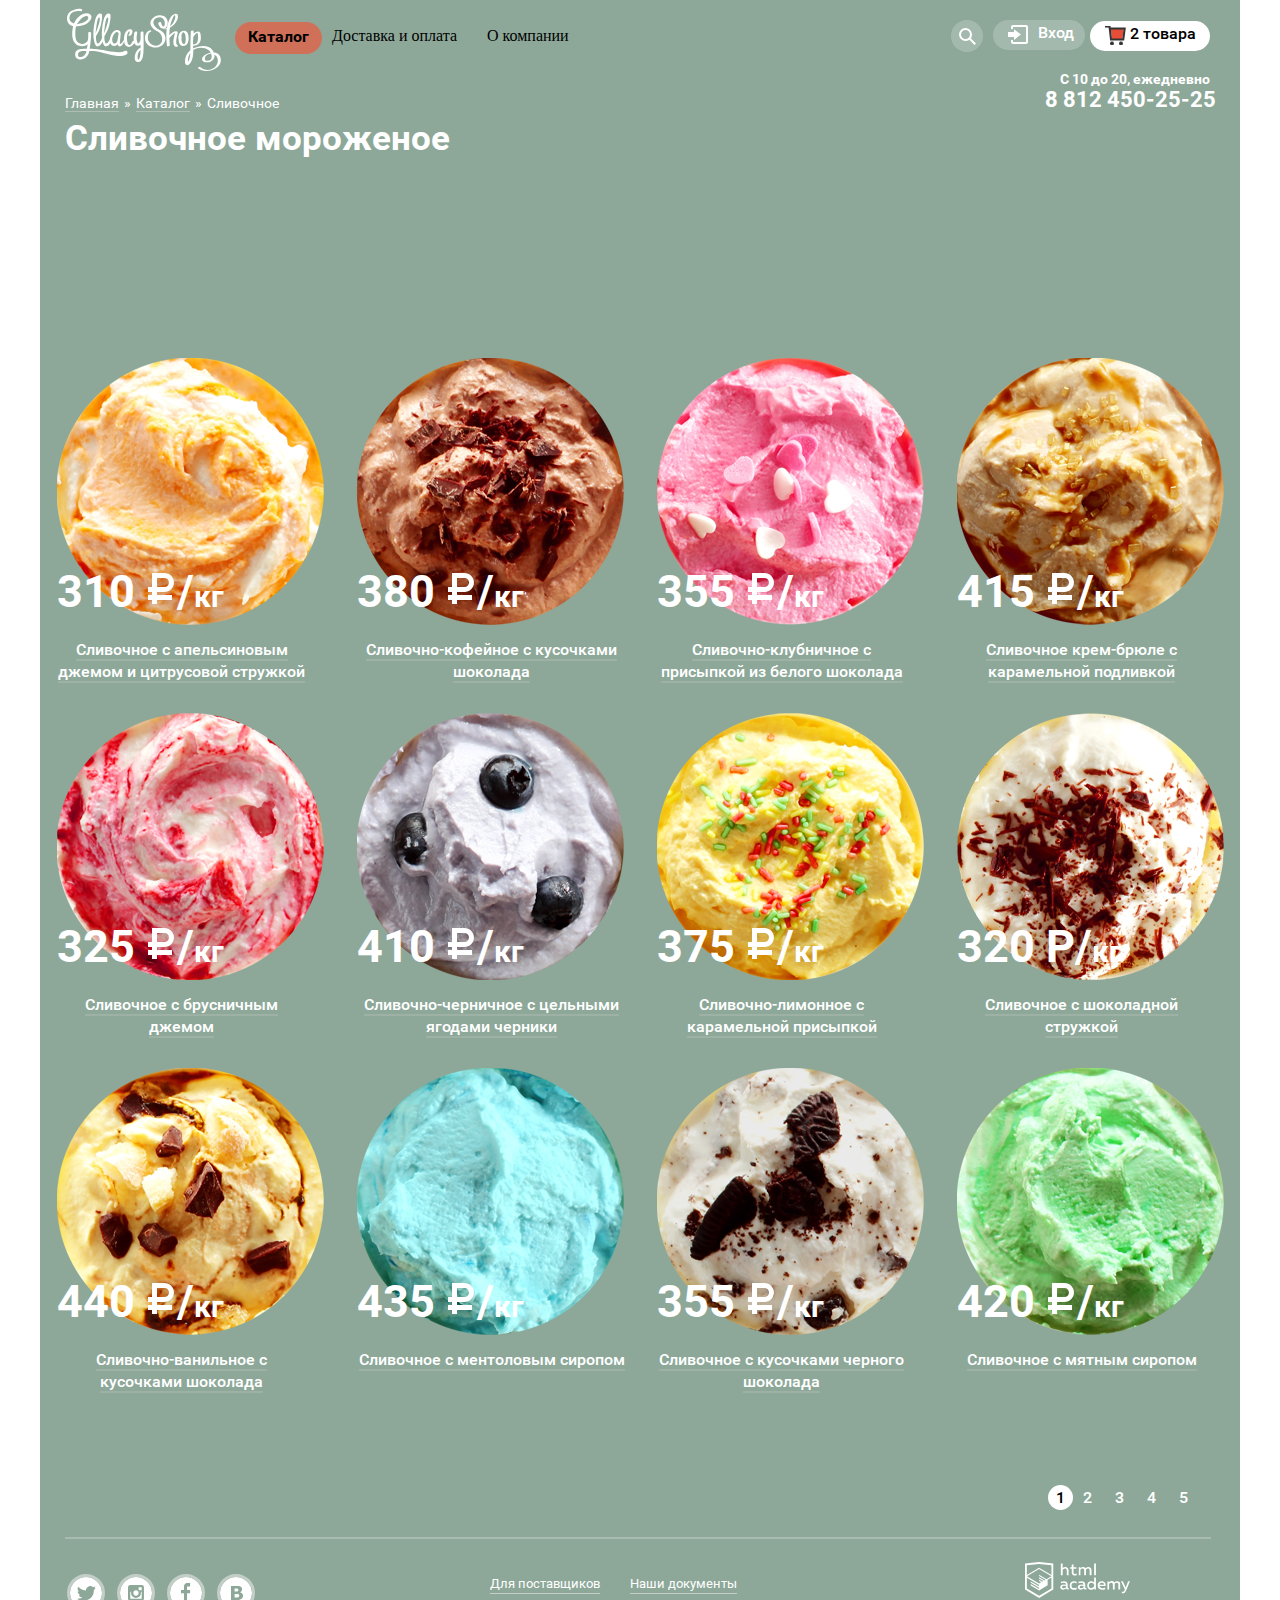
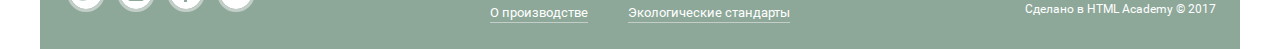
==== commit ce4872f7: "New" ====
--- a/catalog.html
+++ b/catalog.html
@@ -13,7 +13,7 @@
        <div class="header-logo"><img src="img/logo.svg" alt="Логотип"></div>
        <nav class="header-nav">
          <ul class="nav__list">
-           <li class="nav__item nav__item--catalog">Каталог
+           <li class="nav__item nav__item--current">Каталог
              <ul class="nav-catalog__list">
                      <li class="nav-catalog__item nav-catalog__item--new"><a href="#">Новинки</a></li>
                      <li class="nav-catalog__item nav-catalog__item-cream"><a href="#">Сливочное</a></li>
--- a/css/style.css
+++ b/css/style.css
@@ -48,23 +48,173 @@
   src: url("../fonts/roboto/Roboto-ThinItalic.ttf");
 }
 
-body
-{
-  margin: 0 auto;
-}
-
-.container
-{
+
+.visually-hidden {
+  position: absolute;
+
+  width: 1px;
+  height: 1px;
+
+  clip: rect(0, 0, 0, 0);
+}
+
+.site-wrapper {
+  background-color: #849d8f;
+  background-image: url("../img/slider-1.png");
+  background-repeat: no-repeat;
+  background-position: top center;
+
+  transition: background-image 0.5s ease, background-color 0.5s ease;
+
+  /* Для демонстрации */
+  min-height: 100vh;
+}
+
+.site-wrapper::before,
+.site-wrapper::after {
+  content: "";
+
+  visibility: hidden;
+}
+
+.site-wrapper::before {
+  background-image: url("../img/slider-2.png");
+}
+
+.site-wrapper::after {
+  background-image: url("../img/slider-3.png");
+}
+
+.container {
   width: 1200px;
   margin: 0 auto;
 }
 
-.main
-{
-  position: relative;
-  background-color: #8da899;
-  background: url("../img/slider-1.png") #8da899 no-repeat;
-  background-position: top;
+.slider {
+  position: relative;
+
+  padding-top: 321px;
+
+  text-align: center;
+  color: #ffffff;
+}
+
+.slider-list {
+  margin: 0;
+  padding: 0;
+
+  list-style: none;
+}
+
+.slide {
+  display: none;
+}
+
+.slide-title {
+  width: 700px;
+  margin: 0 auto;
+  margin-bottom: 27px;
+  font-family: "Roboto-Bold";
+  color: #fff;
+  margin-left: 260px;
+  margin-top: -255px;
+  font-size: 60px;
+  line-height: 60px;
+  font-weight: 800;
+}
+
+.button {
+  display: inline-block;
+  padding: 12px 44px;
+
+  font-weight: 600;
+  font-size: 31px;
+  line-height: 41px;
+  text-align: center;
+  color: #ffffff;
+  vertical-align: top;
+  text-decoration: none;
+  text-shadow: 0 2px 5px rgba(160, 32, 11, 0.76);
+
+  background: #f26843;
+  background: linear-gradient(to bottom, #f26843 0%, #e74a35 100%);
+  border-radius: 50px;
+  box-shadow: 0 2px 2px rgba(172, 16, 0, 0.64);
+  border: none;
+
+  cursor: pointer;
+}
+
+.button:hover {
+  background: linear-gradient(to bottom, #f58669 0%, #ec6f5e 100%);
+  box-shadow: 0 2px 2px rgba(172, 16, 0, 1);
+}
+
+.button:active {
+  background: linear-gradient(to bottom, #d84732 0%, #e1613e 100%);
+  box-shadow: inset 0 2px 2px rgba(172, 16, 0, 1);
+}
+
+.slider-controls {
+  position: absolute;
+  top: 235px;
+  left: 0;
+  z-index: 20;
+  font-size: 0;
+  margin-left: 30px;
+}
+
+.slider-controls label {
+  display: inline-block;
+  width: 17px;
+  height: 17px;
+  margin-right: 8px;
+
+  vertical-align: top;
+
+  background-color: transparent;
+  border: 2px solid #ffffff;
+  border-radius: 50%;
+  cursor: pointer;
+}
+
+#product-1:checked ~ .site-wrapper {
+  background-color: #849d8f;
+  background-image: url("../img/slider-1.png");
+}
+
+#product-2:checked ~ .site-wrapper {
+  background-color: #8996a6;
+  background-image: url("../img/slider-2.png");
+}
+
+#product-3:checked ~ .site-wrapper {
+  background-color: #9d8b84;
+  background-image: url("../img/slider-3.png");
+}
+
+#product-1:checked ~ .site-wrapper #slide1,
+#product-2:checked ~ .site-wrapper #slide2,
+#product-3:checked ~ .site-wrapper #slide3 {
+  display: block;
+}
+
+#product-1:checked ~ .site-wrapper label[for="product-1"],
+#product-2:checked ~ .site-wrapper label[for="product-2"],
+#product-3:checked ~ .site-wrapper label[for="product-3"] {
+  background-color: #ffffff;
+}
+
+
+body
+{
+  margin: 0 auto;
+}
+
+.container
+{
+  width: 1200px;
+  margin: 0 auto;
 }
 
 .page-header
@@ -96,22 +246,41 @@
   list-style-type: none;
   position: relative;
   bottom: 65px;
-  left: 165px;
-}
-
-.nav__item
+  left: 170px;
+}
+
+.nav__item a
 {
   font-family: "Roboto-Bold";
   color: #fff;
   font-size: 16px;
   line-height: 18px;
+  text-decoration: none;
   border-bottom: 1px solid #fff;
-  margin-right: 30px;
   display:inline-block;
   display:block;
 }
 
-.nav__item--catalog:hover
+.nav__item--catalog
+{
+  width: 87px;
+  height: 32px;
+  font-family: "Roboto-Bold";
+  color: #fff;
+  font-size: 16px;
+  line-height: 18px;
+  text-decoration: none;
+  cursor: pointer;
+  box-sizing: border-box;
+  position: relative;
+  padding-left: 12px;
+  padding-right: 12px;
+  padding-top: 5px;
+  bottom: 5px;
+  margin-left: -15px;
+  }
+
+.nav__item--catalog a:hover
 {
   width: 87px;
   height: 32px;
@@ -121,13 +290,20 @@
    color: #000;
    cursor: pointer;
    box-sizing: border-box;
+   text-decoration: none;
    border:none;
    position: relative;
    padding-left: 12px;
    padding-right: 12px;
    padding-top: 5px;
    bottom: 5px;
-   margin-left: -10px;
+   margin-left: -15px;
+}
+
+
+.nav__item--catalog a:active
+{
+  background-image: url("../img/catalog-active.png");
 }
 
 .nav__item:hover:nth-child(1)
@@ -141,19 +317,17 @@
 			    top: 35px;
 			}
 
-			/* отображаем выпадающий список при наведении */
-			.header-nav .nav__list .nav__item:hover > .nav-catalog__list {
+.header-nav .nav__list .nav__item:hover > .nav-catalog__list {
 			    display:inherit;
 			}
 
-			/* первый уровень выпадающего списка */
-			.header-nav .nav__list .nav-catalog__list .nav-catalog__item {
+.header-nav .nav__list .nav-catalog__list .nav-catalog__bottom {
 			    min-width:140px;
 			    float:none;
 			    display:list-item;
 			    position: relative;
           text-align: left;
-			}
+	}
 
 .nav-catalog__list
 {
@@ -168,11 +342,14 @@
   width: 140px;
   padding: 0;
   position: relative;
-  left: 20px;
+  left: 10px;
+  margin-left: -20px;
   padding-top: 10px;
-}
-
-.nav-catalog__item
+  padding-left: 10px;
+}
+
+
+.nav-catalog__bottom a
 {
   width: 100%;
   padding-bottom: 17px;
@@ -181,48 +358,64 @@
   text-align: center;
   position: relative;
   vertical-align: middle;
-}
-
-.nav-catalog__item--new
-{
+  text-decoration: none;
+  border: none;
+}
+
+.nav-catalog__bottom--new a
+{
+  width: 60px;
   font-family: "Roboto-Bold";
   font-weight: bold;
   font-size: 14px;
   line-height: 16px;
-  border-bottom: 1px solid #000;
+  border-bottom: 1px solid #d1d0ce;
   padding-bottom: 14px;
   padding-left: 0px;
   padding-right: 0px;
   text-align: center;
-  position: relative;
   vertical-align: middle;
-}
-
-.nav-catalog__item--cream
+  right: 10px;
+  padding-left: 10px;
+}
+
+.nav-catalog__bottom--cream
 {
   position: relative;
   padding-top: 5px;
 }
 
-.nav-catalog__item:hover
-{
+.nav-catalog__bottom a:hover
+{
+  width: 100%;
+  font-family: "Roboto-Regular";
+  font-size: 14px;
+  line-height: 16px;
+  color: #323232;
+  background-image: none;
   background-color: #fbded7;
-  background-size: 100%;
-}
-
-.nav-catalog__item:focus
-{
+  text-align: left;
+}
+
+.nav-catalog__bottom a:focus
+{
+  width: 100%;
+  font-family: "Roboto-Regular";
+  font-size: 14px;
+  line-height: 16px;
+  color: #323232;
+  background-image: none;
   background-color: #f6b5a5;
-  width: 142px;
-}
-
-.nav-catalog__item:active
+  text-align: left;
+}
+
+.nav-catalog__bottom a:active
 {
   background-color: #f6b5a5;
 }
 
 
-.nav-catalog__item a
+.nav-catalog__bottom a
 {
   width: 100%;
   font-family: "Roboto-Regular";
@@ -232,7 +425,6 @@
   color: #323232;
   text-align:left;
   position: relative;
-  left: 15px;
 
 }
 
@@ -304,7 +496,7 @@
 .header-search:hover .search__form{
     display:block;
     position:absolute;
-    top:120px;
+    top:106px;
     z-index:9999;
     width:340px;
 }
@@ -325,6 +517,12 @@
   right: 45px;
 }
 
+.header-login:hover
+{
+  background-color: rgba(255, 255, 255);
+  color: #000;
+}
+
 .header-login a
 {
   text-decoration:none;
@@ -333,6 +531,22 @@
   left:45px;
   bottom: 15px;
 }
+
+.header-login a:hover
+{
+  color: #000;
+}
+
+.header-login a:active
+{
+  color: #000;
+}
+
+.header-login a:checked
+{
+  color: #000;
+}
+
 
 .header-login::before
 {
@@ -348,19 +562,49 @@
   left: 15px;
 }
 
+.header-login:hover:before
+{
+  content: "";
+  display: block;
+  width: 21px;
+  height: 19px;
+  background: url("../img/login-hover.png") no-repeat;
+  background-repeat: no-repeat;
+  background-position: center center;
+  position: relative;
+  top:5px;
+  left: 15px;
+}
+
 .login__form{
     display:none;
-    margin-left:-300px;
+    margin-left:-200px;
     padding:10px;
     background:#f3f3f3;
-    width: 340px;
-    height:80px;
+    width: 277px;
+    height:210px;
     -moz-box-shadow:0 5px 5px rgba(0,0,0,0.3);
     -webkit-box-shadow:0 5px 5px rgba(0,0,0,0.3);
     box-shadow:0 5px 5px rgba(0,0,0,0.3);
     position: relative;
-    margin-top:-70px;
+    margin-top:-85px;
     border-radius: 8px;
+}
+
+.login__form input
+{
+  width: 237px;
+  height: 42px;
+  border-radius: 6px;
+  border:1px solid #d3d3d2;
+  margin-left: 8px;
+  margin-top: 15px;
+  font-family: "Roboto-Regular";
+  font-size: 14px;
+  line-height: 24px;
+  color: #999999;
+  margin-left: 20px;
+  margin-right: 20px;
 }
 
 .header-login:hover .login__form{
@@ -368,7 +612,64 @@
     position:absolute;
     top:120px;
     z-index:9999;
-    width:340px;
+}
+
+.login__group
+{
+  display: flex;
+  flex-direction: row;
+}
+
+.login__button
+{
+  width: 100px;
+  height: 45px;
+  font-family: "Roboto-Bold";
+  color: #fff;
+  font-size: 18px;
+  line-height: 24px;
+  text-decoration:none;
+  border: none;
+  background: #f26843;
+  background: linear-gradient(to bottom, #f26843 0%, #e74a35 100%);
+  border-radius: 20px;
+  box-shadow: 0 2px 2px rgba(172, 16, 0, 0.64);
+  border: none;
+  cursor: pointer;
+  margin-left: 20px;
+  margin-top: 20px;
+}
+
+.login__description a
+{
+  font-family: "Roboto-Regular";
+  color: #323232;
+  font-size: 13px;
+  line-height: 24px;
+  text-decoration:none;
+  border-bottom: 1px solid #323232;
+  position: relative;
+  left: 30px;
+  bottom: 0;
+}
+
+.login__description--reg a
+{
+  position: relative;
+  left: 30px;
+  bottom: 15px;
+}
+
+.login__description a:hover
+{
+  color: #e84d37;
+  border-bottom: 1px solid #e84d37;
+}
+
+.login__description--reg a:hover
+{
+  color: #e84d37;
+  border-bottom: 1px solid #e84d37;
 }
 
 .header-basket
@@ -480,7 +781,6 @@
   width: 560px;
   height: 230px;
   border-radius: 16px;
-  margin-top: 30px;
 }
 
 .card--raspberry
@@ -554,7 +854,7 @@
 
 .catalog__photo
 {
-  background-color: #8da899;
+  background-color: transparent;
 }
 
 .catalog-item
@@ -1079,7 +1379,7 @@
   bottom: 12px;
 }
 
-.nav__item--catalog
+.nav__item--current
 {
   width: 87px;
   height: 32px;
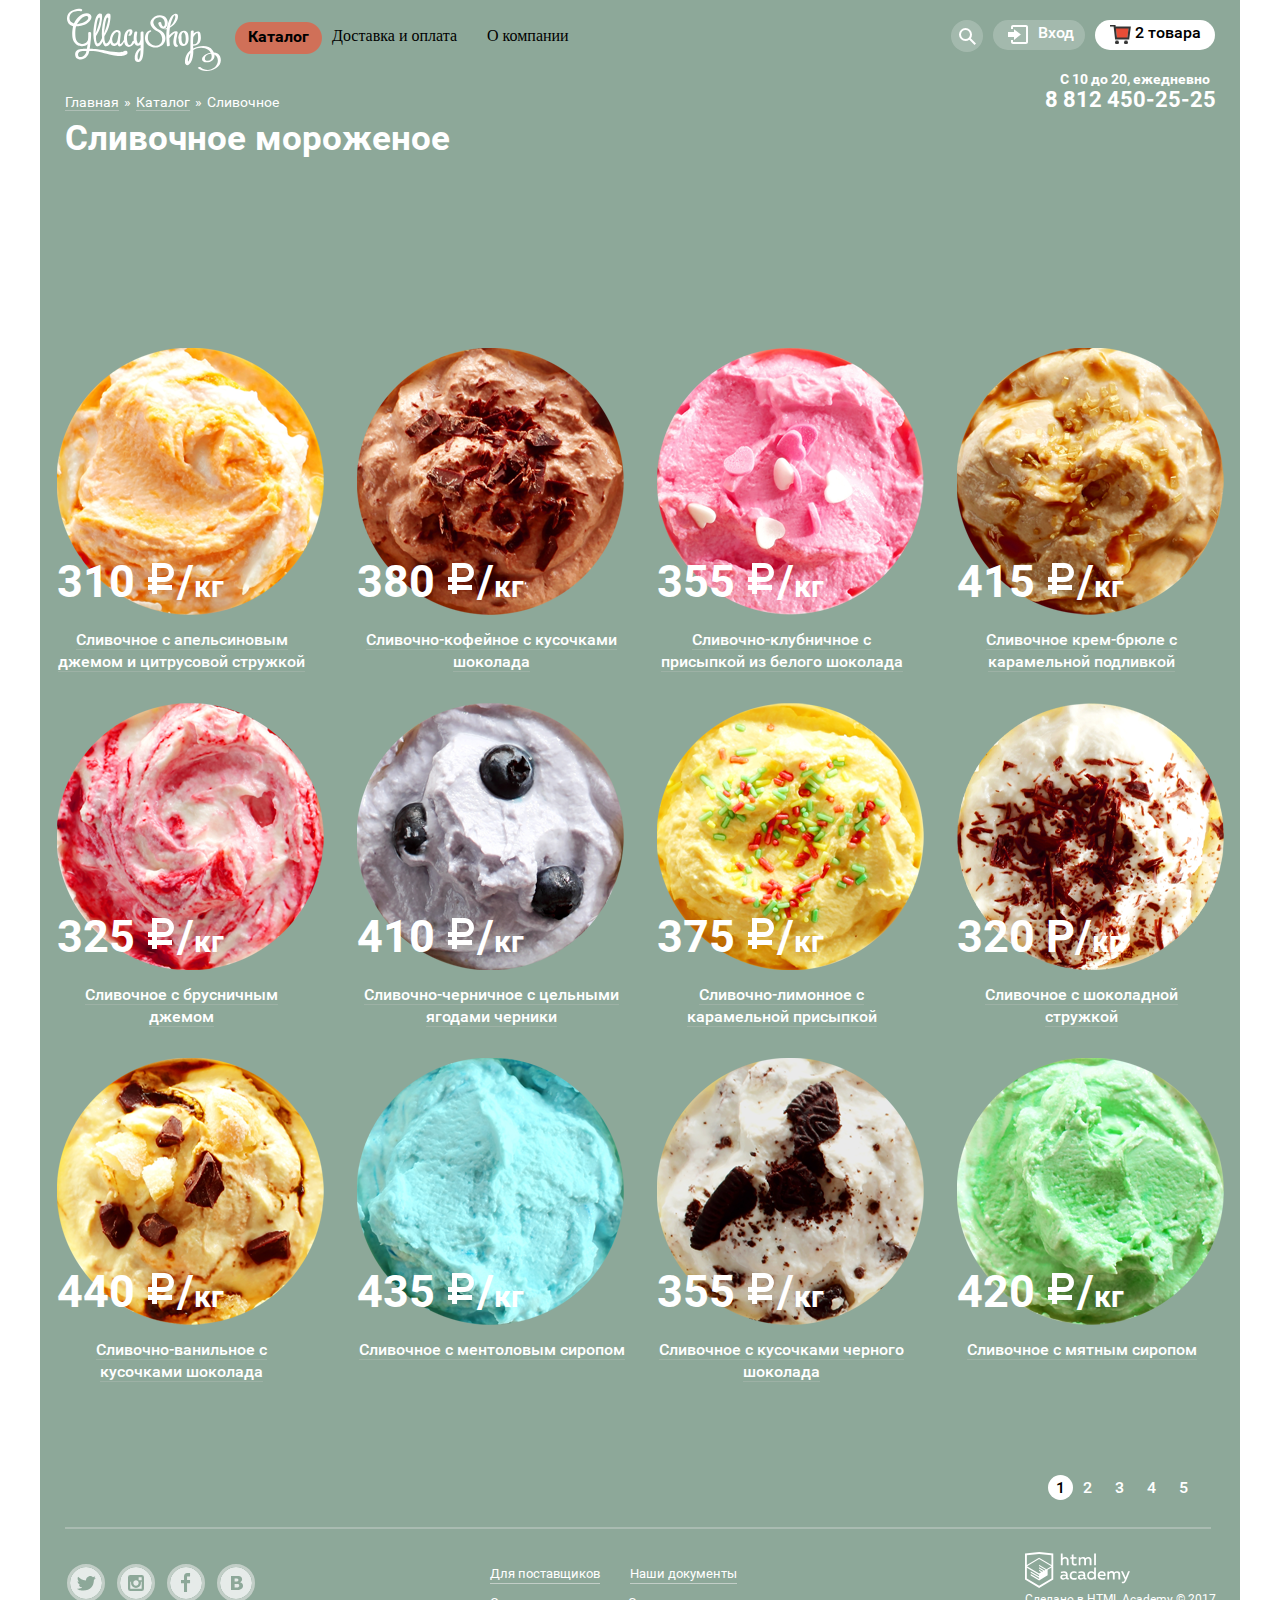
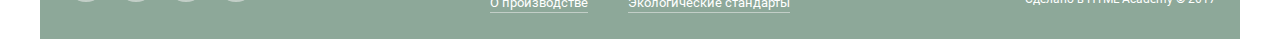
==== commit f19dc8ab: "Catalog-basket" ====
--- a/catalog.html
+++ b/catalog.html
@@ -34,10 +34,39 @@
        </div>
          <div class="header-login header-login__catalog"><a href="#">Вход</a>
            <div class="login__form">
-             <input type="text" name="search" placeholder="Что ищем?">
+             <input type="text" name="e-mail" placeholder="Электронная почта">
+             <input type="text" name="password" placeholder="Пароль">
+             <div class="login__group">
+             <button class="login__button">Войти</button>
+             <div class="description__group">
+             <p class="login__description"><a href="#">Забыли пароль?</a></p>
+             <p class="login__description login__description--reg"><a href="#">Новая регистрация</a></p>
+             </div>
+             </div>
            </div>
          </div>
-          <p class="header-basket header-basket__catalog"><a href="#">2 товара</a></p>
+          <div class="header-basket header-basket__catalog"><a href="#">2 товара</a>
+            <div class="header__card">
+              <table class="header-basket__table">
+                  <tr class="table__line">
+                  <td><img src="img/card-x.svg" alt=""></td>
+                  <td class="table__img"><img src="img/ice-cream-1.svg" alt=""></td>
+                  <td class="table__description">Пломбир с апельсиновым джемом</td>
+                  <td class="table__weight">1,5 кг х <span>200 руб.</span></td>
+                  <td class="table__price">300 руб.</td>
+                  </tr>
+                  <tr class="table__line">
+                  <td><img src="img/card-x.svg" alt=""></td>
+                  <td class="table__img"><img src="img/ice-cream-2.svg" alt=""></td>
+                  <td class="table__description">Клубничный пломбир с присыпкой из белого шоколада</td>
+                  <td class="table__weight">1,5 кг х <span>300 руб.</span></td>
+                  <td class="table__price">450 руб.</td>
+                  </tr>
+              </table>
+                <p class="header__card__description">Итого: 750 руб.</p>
+                <button class="header__card__button">Оформить заказ</button>
+            </div>
+          </div>
        </div>
         <div class="header-description header-description--catalog">
           <p class="header-time">С 10 до 20, ежедневно</p>
--- a/css/style.css
+++ b/css/style.css
@@ -172,10 +172,14 @@
 
   vertical-align: top;
 
-  background-color: transparent;
+  background-color: rgba();
   border: 2px solid #ffffff;
   border-radius: 50%;
   cursor: pointer;
+}
+
+.slider-controls label:hover {
+  background-color: rgba(255, 255, 255, 0.4);
 }
 
 #product-1:checked ~ .site-wrapper {
@@ -364,7 +368,7 @@
 
 .nav-catalog__bottom--new a
 {
-  width: 60px;
+  width: 80px;
   font-family: "Roboto-Bold";
   font-weight: bold;
   font-size: 14px;
@@ -387,19 +391,21 @@
 
 .nav-catalog__bottom a:hover
 {
-  width: 100%;
+  width: 150px;
   font-family: "Roboto-Regular";
   font-size: 14px;
   line-height: 16px;
-  color: #323232;
+  color: #d1d0ce;
   background-image: none;
   background-color: #fbded7;
   text-align: left;
+  position: relative;
+  left: 5px;
 }
 
 .nav-catalog__bottom a:focus
 {
-  width: 100%;
+  width: 150px;
   font-family: "Roboto-Regular";
   font-size: 14px;
   line-height: 16px;
@@ -407,11 +413,16 @@
   background-image: none;
   background-color: #f6b5a5;
   text-align: left;
+  position: relative;
+  left: 5px;
 }
 
 .nav-catalog__bottom a:active
 {
+  width: 150px;
   background-color: #f6b5a5;
+  position: relative;
+  right: 20px;
 }
 
 
@@ -640,6 +651,24 @@
   margin-top: 20px;
 }
 
+.login__button:hover {
+  background: linear-gradient(to bottom, #f58669 0%, #ec6f5e 100%);
+  box-shadow: 0 2px 2px rgba(172, 16, 0, 1);
+  border: none;
+}
+
+.login__button:active {
+  background: linear-gradient(to bottom, #d84732 0%, #e1613e 100%);
+  box-shadow: inset 0 2px 2px rgba(172, 16, 0, 1);
+  border: none;
+}
+
+.login__button:focus {
+  background: linear-gradient(to bottom, #d84732 0%, #e1613e 100%);
+  box-shadow: inset 0 2px 2px rgba(172, 16, 0, 1);
+  border: none;
+}
+
 .login__description a
 {
   font-family: "Roboto-Regular";
@@ -830,6 +859,30 @@
   border-radius: 28px;
   margin-left: 350px;
   margin-top: 10px;
+  background: #f26843;
+  background: linear-gradient(to bottom, #f26843 0%, #e74a35 100%);
+  border-radius: 50px;
+  box-shadow: 0 2px 2px rgba(172, 16, 0, 0.64);
+  border: none;
+  cursor: pointer;
+}
+
+.card__button:hover {
+  background: linear-gradient(to bottom, #f58669 0%, #ec6f5e 100%);
+  box-shadow: 0 2px 2px rgba(172, 16, 0, 1);
+  border: none;
+}
+
+.card__button:active {
+  background: linear-gradient(to bottom, #d84732 0%, #e1613e 100%);
+  box-shadow: inset 0 2px 2px rgba(172, 16, 0, 1);
+  border: none;
+}
+
+.card__button:focus {
+  background: linear-gradient(to bottom, #d84732 0%, #e1613e 100%);
+  box-shadow: inset 0 2px 2px rgba(172, 16, 0, 1);
+  border: none;
 }
 
 .card__button--raspberry
@@ -910,7 +963,19 @@
   text-decoration: none;
   text-align: center;
   color: #fff;
-  border-bottom: 2px solid #9db1a5;
+  border-bottom: 1px solid #9db1a5;
+}
+
+.catalog__description a:hover
+{
+  color: #ffbc9e;
+  border-bottom: 1px solid #ffbc9e;
+}
+
+.catalog__description a:active
+{
+  color: #ffbc9e;
+  border-bottom: 1px solid #ffbc9e;
 }
 
 .catalog__description--coffee
@@ -923,7 +988,6 @@
   display: none;
   width: 200px;
   height: 40px;
-  background-color: #f26743;
   font-family: "Roboto-Bold";
   font-size: 18px;
   line-height: 24px;
@@ -931,6 +995,30 @@
   border: none;
   border-radius: 20px;
   margin-left: 50px;
+  background: #f26843;
+  background: linear-gradient(to bottom, #f26843 0%, #e74a35 100%);
+  border-radius: 50px;
+  box-shadow: 0 2px 2px rgba(172, 16, 0, 0.64);
+  border: none;
+  cursor: pointer;
+}
+
+.catalog__button:hover {
+  background: linear-gradient(to bottom, #f58669 0%, #ec6f5e 100%);
+  box-shadow: 0 2px 2px rgba(172, 16, 0, 1);
+  border: none;
+}
+
+.catalog__button:active {
+  background: linear-gradient(to bottom, #d84732 0%, #e1613e 100%);
+  box-shadow: inset 0 2px 2px rgba(172, 16, 0, 1);
+  border: none;
+}
+
+.catalog__button:focus {
+  background: linear-gradient(to bottom, #d84732 0%, #e1613e 100%);
+  box-shadow: inset 0 2px 2px rgba(172, 16, 0, 1);
+  border: none;
 }
 
 .catalog-item:hover
@@ -963,7 +1051,7 @@
 .catalog-item:hover .catalog__description
 {
   position: relative;
-  bottom: 135px;
+  bottom: 130px;
   left: 20px;
 }
 
@@ -1144,6 +1232,16 @@
   color: #323232;
 }
 
+.blog-card__title a:hover
+{
+  color: #e84d37;
+}
+
+.blog-card__title a:active
+{
+  color: #e84d37;
+}
+
 .blog-card__description
 {
   font-family: "Roboto-Regular";
@@ -1206,7 +1304,6 @@
 {
   width: 125px;
   height: 45px;
-  background-color: #f06341;
   border: none;
   border-radius: 25px;
   font-family: "Roboto-Bold";
@@ -1216,7 +1313,33 @@
   position: relative;
   top: 55px;
   left: 15px;
-}
+  background: #f26843;
+  background: linear-gradient(to bottom, #f26843 0%, #e74a35 100%);
+  border-radius: 50px;
+  box-shadow: 0 2px 2px rgba(172, 16, 0, 0.64);
+  border: none;
+  cursor: pointer;
+}
+
+.blog-form__button:hover {
+  background: linear-gradient(to bottom, #f58669 0%, #ec6f5e 100%);
+  box-shadow: 0 2px 2px rgba(172, 16, 0, 1);
+  border: none;
+}
+
+.blog-form__button:active {
+  background: linear-gradient(to bottom, #d84732 0%, #e1613e 100%);
+  box-shadow: inset 0 2px 2px rgba(172, 16, 0, 1);
+  border: none;
+}
+
+.blog-form__button:focus {
+  background: linear-gradient(to bottom, #d84732 0%, #e1613e 100%);
+  box-shadow: inset 0 2px 2px rgba(172, 16, 0, 1);
+  border: none;
+}
+
+
 
 .map-section
 {
@@ -1241,7 +1364,6 @@
 {
   width: 250px;
   height: 45px;
-  background-color: #f06341;
   border: none;
   border-radius: 25px;
   font-family: "Roboto-Bold";
@@ -1251,6 +1373,30 @@
   position: relative;
   top: -10px;
   left: 25px;
+  background: #f26843;
+  background: linear-gradient(to bottom, #f26843 0%, #e74a35 100%);
+  border-radius: 50px;
+  box-shadow: 0 2px 2px rgba(172, 16, 0, 0.64);
+  border: none;
+  cursor: pointer;
+}
+
+.map-card__button:hover {
+  background: linear-gradient(to bottom, #f58669 0%, #ec6f5e 100%);
+  box-shadow: 0 2px 2px rgba(172, 16, 0, 1);
+  border: none;
+}
+
+.map-card__button:active {
+  background: linear-gradient(to bottom, #d84732 0%, #e1613e 100%);
+  box-shadow: inset 0 2px 2px rgba(172, 16, 0, 1);
+  border: none;
+}
+
+.map-card__button:focus {
+  background: linear-gradient(to bottom, #d84732 0%, #e1613e 100%);
+  box-shadow: inset 0 2px 2px rgba(172, 16, 0, 1);
+  border: none;
 }
 
 .map-card__info
@@ -1311,11 +1457,133 @@
   margin-top: 30px
 }
 
-.social__item img
-{
+.social__item--insta:hover img
+{
+  display: none;
+}
+
+.social__item--insta:hover
+{
+  width: 32px;
+  height: 32px;
+  background-image: url("../img/instagram-hover.svg");
+  background-repeat: no-repeat;
+  cursor: pointer;
   border: 3px solid #c2cec7;
   border-radius: 20px;
   margin-left: 12px;
+}
+
+.social__item--insta:active
+{
+  width: 32px;
+  height: 32px;
+  background-image: url("../img/instagram-active.svg");
+  background-repeat: no-repeat;
+  cursor: pointer;
+  border: 3px solid #c2cec7;
+  border-radius: 20px;
+  margin-left: 12px;
+}
+
+.social__item--fb:hover img
+{
+  display: none;
+}
+
+.social__item--fb:hover
+{
+  width: 32px;
+  height: 32px;
+  background-image: url("../img/fb-hover.svg");
+  background-repeat: no-repeat;
+  cursor: pointer;
+  border: 3px solid #c2cec7;
+  border-radius: 20px;
+  margin-left: 12px;
+}
+
+.social__item--fb:active
+{
+  width: 32px;
+  height: 32px;
+  background-image: url("../img/fb-active.svg");
+  background-repeat: no-repeat;
+  cursor: pointer;
+  border: 3px solid #c2cec7;
+  border-radius: 20px;
+  margin-left: 12px;
+}
+
+.social__item--twi:hover img
+{
+  display: none;
+}
+
+.social__item--twi:hover
+{
+  width: 32px;
+  height: 32px;
+  background-image: url("../img/twitter-hover.svg");
+  background-repeat: no-repeat;
+  cursor: pointer;
+  border: 3px solid #c2cec7;
+  border-radius: 20px;
+  margin-left: 12px;
+}
+
+.social__item--twi:active
+{
+  width: 32px;
+  height: 32px;
+  background-image: url("../img/twitter-active.svg");
+  background-repeat: no-repeat;
+  cursor: pointer;
+  border: 3px solid #c2cec7;
+  border-radius: 20px;
+  margin-left: 12px;
+}
+
+.social__item--vk:hover img
+{
+  display: none;
+}
+
+.social__item--vk:hover
+{
+  width: 32px;
+  height: 32px;
+  background-image: url("../img/vk-hover.svg");
+  background-repeat: no-repeat;
+  cursor: pointer;
+  border: 3px solid #c2cec7;
+  border-radius: 20px;
+  margin-left: 12px;
+}
+
+.social__item--vk:active
+{
+  width: 32px;
+  height: 32px;
+  background-image: url("../img/twitter-active.svg");
+  background-repeat: no-repeat;
+  cursor: pointer;
+  border: 3px solid #c2cec7;
+  border-radius: 20px;
+  margin-left: 12px;
+}
+
+.social__item img
+{
+  border: 3px solid #c2cec7;
+  border-radius: 20px;
+  margin-left: 12px;
+}
+
+.social__item--insta:hover img
+{
+  border: 3px solid #c2cec7;
+  border-radius: 20px;
 }
 
 .footer-nav
@@ -1431,7 +1699,8 @@
 {
   width: 120px;
   position: relative;
-  bottom: 135px;
+  bottom: 120px;
+  right: 25px;
   background-color: #fff;
 }
 
@@ -1458,11 +1727,129 @@
   bottom: 15px;
 }
 
+.header__card{
+    display:none;
+    margin-left:-440px;
+    padding:10px;
+    background:#f3f3f3;
+    width: 538px;
+    height:245px;
+    -moz-box-shadow:0 5px 5px rgba(0,0,0,0.3);
+    -webkit-box-shadow:0 5px 5px rgba(0,0,0,0.3);
+    box-shadow:0 5px 5px rgba(0,0,0,0.3);
+    position: relative;
+    margin-top:-85px;
+    border-radius: 8px;
+}
+
+
+.header-basket__catalog:hover .header__card{
+    display:block;
+    position:absolute;
+    top:120px;
+    z-index:9999;
+}
+
+.header-basket__table
+{
+  width: 507px;
+  margin-left: 20px;
+  margin-top: 10px;
+  padding-bottom: 20px;
+  border-bottom: 1px solid #cacac7;
+}
+
+.table__line
+{
+  padding-bottom: 30px;
+}
+
+.header-basket__table td
+{
+  font-family: "Roboto-Regular";
+  font-size: 13px;
+  line-height: 16px;
+  color: #323232;
+}
+
+.table__img
+{
+  padding-left: 10px;
+  padding-bottom: 10px;
+  padding-top: 10px;
+}
+
+.table__description
+{
+  width: 220px;
+  padding-bottom: 10px;
+  padding-top: 10px;
+}
+
+.table__weight
+{
+  padding-left: 20px;
+  padding-bottom: 10px;
+  padding-top: 10px;
+}
+
+.table__weight span
+{
+  color: #999999;
+}
+
+.header__card__description
+{
+  font-family: "Roboto-Bold";
+  font-size: 15px;
+  line-height: 18px;
+  color: #323232;
+  margin-left: 410px;
+}
+
+.header__card__button
+{
+  width: 177px;
+  height: 42px;
+  font-family: "Roboto-Bold";
+  color: #fff;
+  font-size: 18px;
+  line-height: 24px;
+  text-decoration:none;
+  border: none;
+  background: #f26843;
+  background: linear-gradient(to bottom, #f26843 0%, #e74a35 100%);
+  border-radius: 20px;
+  box-shadow: 0 2px 2px rgba(172, 16, 0, 0.64);
+  border: none;
+  cursor: pointer;
+  margin-left: 350px;
+  margin-top: -5px;
+}
+
+.header__card__button:hover {
+  background: linear-gradient(to bottom, #f58669 0%, #ec6f5e 100%);
+  box-shadow: 0 2px 2px rgba(172, 16, 0, 1);
+  border: none;
+}
+
+.header__card__button:active {
+  background: linear-gradient(to bottom, #d84732 0%, #e1613e 100%);
+  box-shadow: inset 0 2px 2px rgba(172, 16, 0, 1);
+  border: none;
+}
+
+.header__card__button:focus {
+  background: linear-gradient(to bottom, #d84732 0%, #e1613e 100%);
+  box-shadow: inset 0 2px 2px rgba(172, 16, 0, 1);
+  border: none;
+}
+
 .header-description--catalog
 {
   position: relative;
   margin-left: 1005px;
-  bottom: 145px;
+  bottom: 115px;
 }
 
 .breadcrumbs__list
@@ -1470,7 +1857,7 @@
   display: inline-flex;
   list-style-type: none;
   position: relative;
-  bottom: 247px;
+  bottom: 218px;
   right: 20px;
 }
 
@@ -1502,7 +1889,7 @@
   line-height: 41px;
   color: #fff;
   position: relative;
-  bottom: 285px;
+  bottom: 255px;
   margin-left: 25px;
 }
 
@@ -1516,7 +1903,7 @@
 {
   position: relative;
   bottom: 140px;
-  margin-top: 70px;
+  margin-top: 90px;
 }
 
 .catalog-item__page
@@ -1528,17 +1915,6 @@
 .catalog-item__page::before
 {
   display: none;
-}
-
-.catalog-item__page:hover
-{
-  width: 300px;
-  height: 400px;
-  background-color: rgba(255, 255, 255, 0.2);
-  position: relative;
-  border-radius: 7px;
-  top:-60px;
-  z-index: 9999;
 }
 
 .pagination
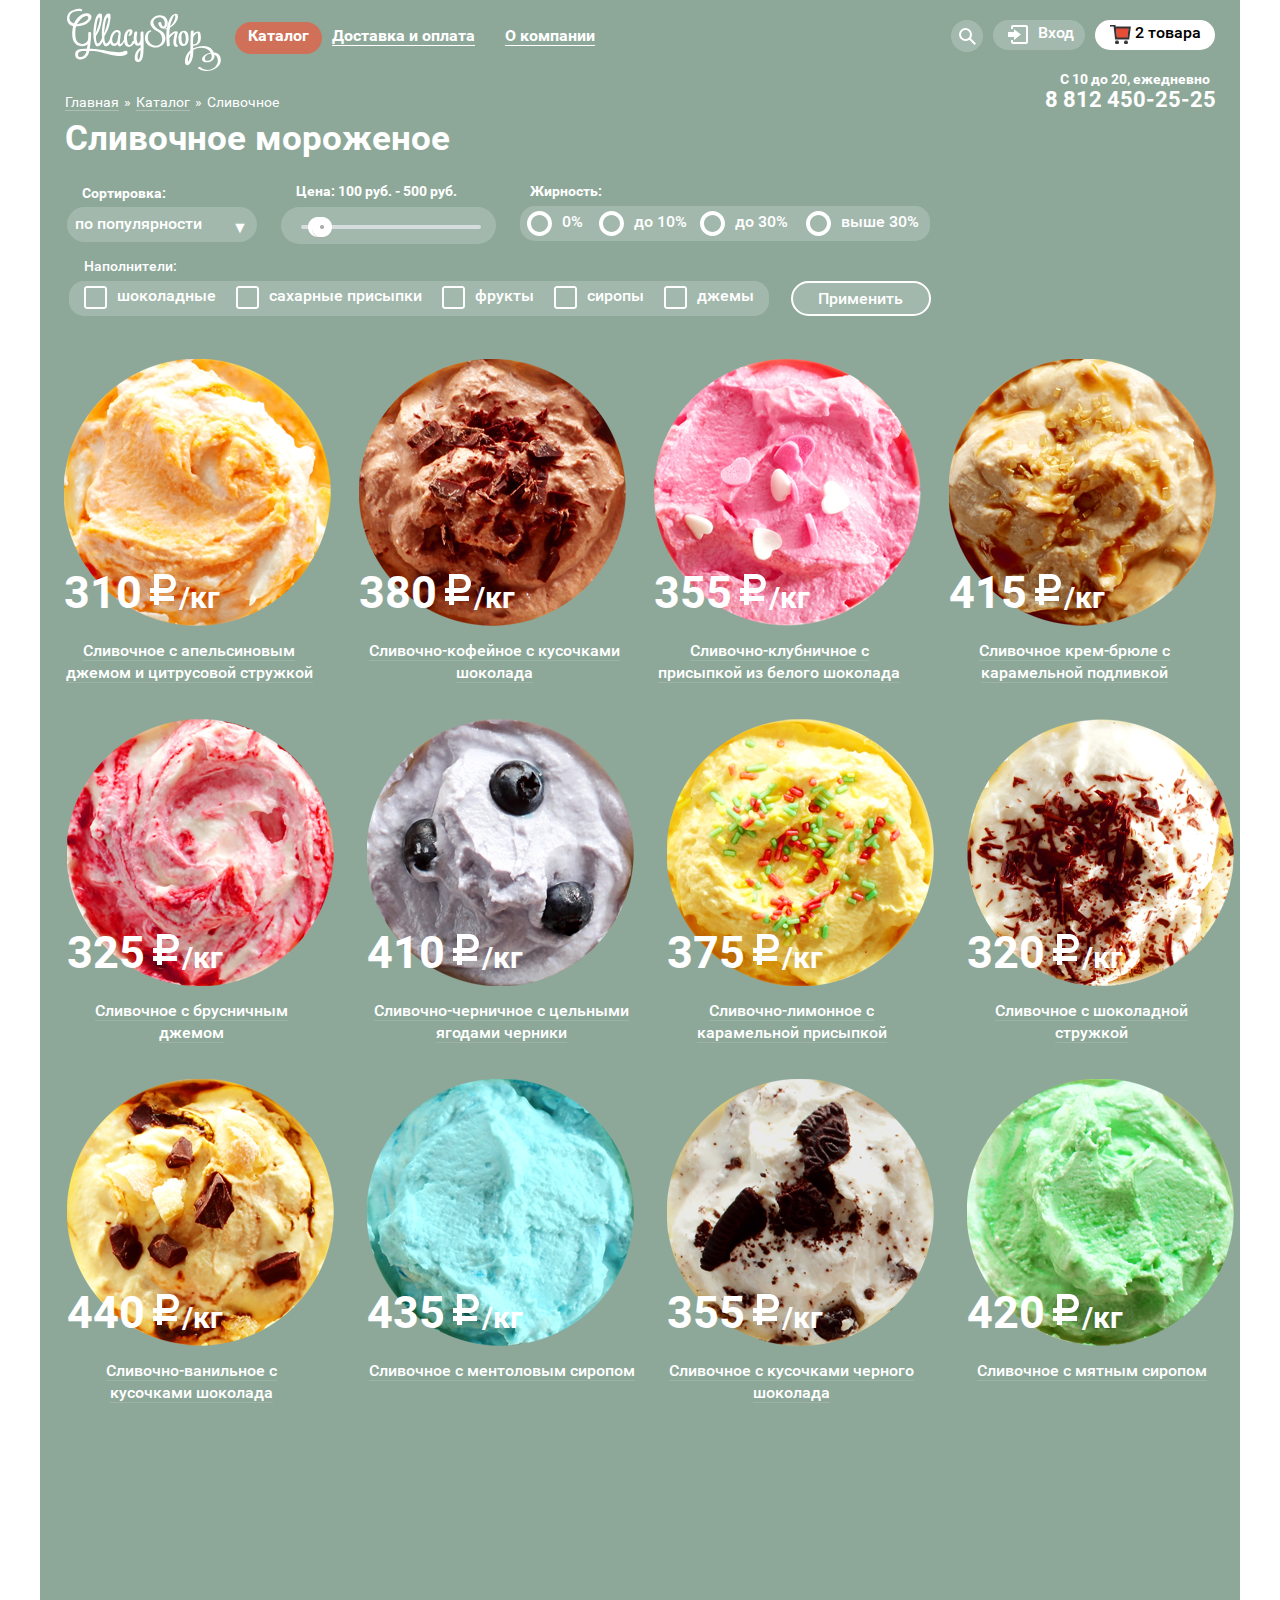
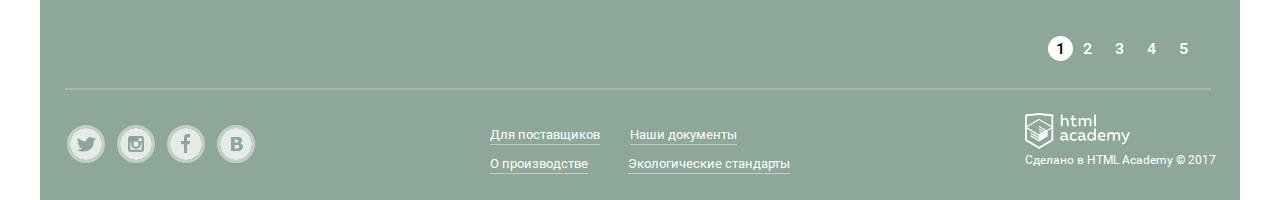
==== commit d0b22727: "Finally" ====
--- a/catalog.html
+++ b/catalog.html
@@ -2,9 +2,11 @@
 <html lang="ru">
   <head>
     <meta charset="utf-8">
-    <link rel="stylesheet" type="text/css" href="css/normalize.css" />
     <link rel="stylesheet" type="text/css" href="css/style.css" />
-    <script src="https://ajax.googleapis.com/ajax/libs/jquery/3.1.1/jquery.min.js"></script>
+    <link rel="stylesheet" href="css/normalize.css" />
+    <link rel="stylesheet" href="css/ion.rangeSlider.css" />
+    <link rel="stylesheet" href="css/ion.rangeSlider.skinFlat.css" />
+    <link rel="stylesheet" href="css/ion.rangeSlider.skinHTML5.css" />
     <title>HTML Academy: Gllasy</title>
   </head>
    <body>
@@ -13,17 +15,9 @@
        <div class="header-logo"><img src="img/logo.svg" alt="Логотип"></div>
        <nav class="header-nav">
          <ul class="nav__list">
-           <li class="nav__item nav__item--current">Каталог
-             <ul class="nav-catalog__list">
-                     <li class="nav-catalog__item nav-catalog__item--new"><a href="#">Новинки</a></li>
-                     <li class="nav-catalog__item nav-catalog__item-cream"><a href="#">Сливочное</a></li>
-                     <li class="nav-catalog__item"><a href="#">Щербеты</a></li>
-                     <li class="nav-catalog__item"><a href="#">Фруктовый лед</a></li>
-                     <li class="nav-catalog__item"><a href="#">Мелорин</a></li>
-            </ul>
-           </li>
-           <li class="nav__item nav__item--delivery">Доставка и оплата</li>
-           <li class="nav__item nav__item--company">О компании</li>
+           <li class="nav__item nav__item--current"><a href="">Каталог</a></li>
+           <li class="nav__item nav__item--delivery"><a href="">Доставка и оплата</a></li>
+           <li class="nav__item nav__item--company"><a href="">О компании</a></li>
          </ul>
        </nav>
        <div class="header-blok">
@@ -87,82 +81,151 @@
      <h2 class="catalog-title">Сливочное мороженое</h2>
 
      <section class="filtres container">
-
-     </section>
+       <h2 class="filtres__title visually-hidden">Фильтр:</h2>
+       <form class="filtres__form" method="get" action="https://echo.htmlacademy.ru">
+
+         <fieldset class="filtres__sort">
+         <p class="sort">
+             <legend class="filtres__legend-sort">Сортировка:</legend>
+           <div class="select">
+              <select name="slct" class="sort__select">
+                <option>по популярности</option>
+                <option value="1">сначала недорогие</option>
+                <option value="2">сначала дорогие</option>
+                <option value="3">по жирности</option>
+            </select>
+          </div>
+         </fieldset>
+
+           <fieldset class="filtres__price">
+               <legend class="filtres__legend__price"> Цена: 100 руб. - 500 руб.</legend>
+                 <div class="filtres__slider">
+                   <div class="slider-price">
+                     <input type="text" id="range_21" tabindex="-1"/>
+             </fieldset>
+
+             <fieldset class="filtres__makers">
+                <legend class="filtres__legend-makers">Жирность:</legend>
+                   <ul class="filtres__makers__list">
+                     <li class="filtres__makers__list__item filter-option"><input type="checkbox" id="box1"><label for="box1"><span></span>0%</label></li>
+                     <li class="filtres__makers__list__item filter-option"><input type="checkbox" id="box2"><label for="box2"><span></span>до 10%</label></li>
+                     <li class="filtres__makers__list__item filter-option"><input type="checkbox" id="box3"><label for="box3"><span></span>до 30%</label></li>
+                     <li class="filtres__makers__list__item filter-option"><input type="checkbox" id="box4"><label for="box4"><span></span>выше 30%</label></li>
+                   </ul>
+             </fieldset>
+
+             <fieldset class="filtres__power">
+                <legend class="filtres__legend-power">Наполнители:</legend>
+                     <ul class="filtres__power__list">
+                     <li class="filtres__power__list__item filter__option"><input type="radio" id="radio1"><label for="radio1"><span></span>шоколадные</label></li>
+                     <li class="filtres__power__list__item filter__option"><input type="radio" id="radio2"><label for="radio2"><span></span>сахарные присыпки</label></li>
+                     <li class="filtres__power__list__item filter__option"><input type="radio" id="radio3"><label for="radio3"><span></span>фрукты</label></li>
+                     <li class="filtres__power__list__item filter__option"><input type="radio" id="radio4"><label for="radio4"><span></span>сиропы</label></li>
+                     <li class="filtres__power__list__item filter__option"><input type="radio" id="radio5"><label for="radio5"><span></span>джемы</label></li>
+                   </ul>
+             </fieldset>
+             <button type = "submit" class="filter__button">Применить</button>
+       </form>
+     </section>
+
 
      <section class="catalog-inner container">
        <div class="catalog catalog__page">
          <div class="catalog-item catalog-item__page">
-           <img src="img/orange.png" alt="" class="catalog__photo">
-           <p class="catalog__price">310 <span><img src="img/ruble.svg" alt=""></span>/<span>кг</span></p>
-           <p class="catalog__description"><a href="#">Сливочное с апельсиновым джемом и цитрусовой стружкой</a></p>
-           <button class="catalog__button">Быстрый просмотр</button>
-         </div>
-         <div class="catalog-item catalog-item__page">
+           <div class="catalog-item__page--hover">
+             <img src="img/orange.png" alt="" class="catalog__photo">
+             <p class="catalog__price">310 <span><img src="img/ruble.svg" alt=""></span><span class="slash">/</span><span>кг</span></p>
+             <p class="catalog__description"><a href="#">Сливочное с апельсиновым джемом и цитрусовой стружкой</a></p>
+             <button class="catalog__button">Быстрый просмотр</button>
+           </div>
+         </div>
+         <div class="catalog-item catalog-item__page">
+           <div class="catalog-item__page--hover">
            <img src="img/coffee.png" alt="" class="catalog__photo">
-           <p class="catalog__price">380 <span><img src="img/ruble.svg" alt=""></span>/<span>кг</span></p>
+           <p class="catalog__price">380 <span><img src="img/ruble.svg" alt=""></span><span class="slash">/</span><span>кг</span></p>
            <p class="catalog__description catalog__description--coffee"><a href="#">Сливочно-кофейное с кусочками шоколада</a></p>
            <button class="catalog__button">Быстрый просмотр</button>
-         </div>
-         <div class="catalog-item catalog-item__page">
+           </div>
+         </div>
+         <div class="catalog-item catalog-item__page">
+           <div class="catalog-item__page--hover">
            <img src="img/straw.png" alt="" class="catalog__photo">
-           <p class="catalog__price">355 <span><img src="img/ruble.svg" alt=""></span>/<span>кг</span></p>
+           <p class="catalog__price">355 <span><img src="img/ruble.svg" alt=""></span><span class="slash">/</span><span>кг</span></p>
            <p class="catalog__description"><a href="#">Сливочно-клубничное с присыпкой из белого шоколада</a></p>
            <button class="catalog__button">Быстрый просмотр</button>
          </div>
-         <div class="catalog-item catalog-item__page">
+       </div>
+         <div class="catalog-item catalog-item__page">
+           <div class="catalog-item__page--hover">
            <img src="img/cream.png" alt="" class="catalog__photo">
-           <p class="catalog__price">415 <span><img src="img/ruble.svg" alt=""></span>/<span>кг</span></p>
+           <p class="catalog__price">415 <span><img src="img/ruble.svg" alt=""></span><span class="slash">/</span><span>кг</span></p>
            <p class="catalog__description"><a href="#">Сливочное крем-брюле с карамельной подливкой</a></p>
            <button class="catalog__button">Быстрый просмотр</button>
          </div>
-         <div class="catalog-item catalog-item__page">
+         </div>
+         <div class="catalog-item catalog-item__page">
+           <div class="catalog-item__page--hover">
            <img src="img/brusnika.png" alt="" class="catalog__photo">
-           <p class="catalog__price">325 <span><img src="img/ruble.svg" alt=""></span>/<span>кг</span></p>
+           <p class="catalog__price">325 <span><img src="img/ruble.svg" alt=""></span><span class="slash">/</span><span>кг</span></p>
            <p class="catalog__description"><a href="#">Сливочное с брусничным джемом</a></p>
            <button class="catalog__button">Быстрый просмотр</button>
-         </div>
-         <div class="catalog-item catalog-item__page">
+           </div>
+         </div>
+         <div class="catalog-item catalog-item__page">
+           <div class="catalog-item__page--hover">
            <img src="img/chernika.png" alt="" class="catalog__photo">
-           <p class="catalog__price">410 <span><img src="img/ruble.svg" alt=""></span>/<span>кг</span></p>
+           <p class="catalog__price">410 <span><img src="img/ruble.svg" alt=""></span><span class="slash">/</span><span>кг</span></p>
            <p class="catalog__description catalog__description--coffee"><a href="#">Сливочно-черничное с цельными ягодами черники </a></p>
            <button class="catalog__button">Быстрый просмотр</button>
-         </div>
-         <div class="catalog-item catalog-item__page">
+           </div>
+         </div>
+         <div class="catalog-item catalog-item__page">
+           <div class="catalog-item__page--hover">
            <img src="img/lemon.png" alt="" class="catalog__photo">
-           <p class="catalog__price">375 <span><img src="img/ruble.svg" alt=""></span>/<span>кг</span></p>
+           <p class="catalog__price">375 <span><img src="img/ruble.svg" alt=""></span><span class="slash">/</span><span>кг</span></p>
            <p class="catalog__description"><a href="#">Сливочно-лимонное с карамельной присыпкой</a></p>
            <button class="catalog__button">Быстрый просмотр</button>
-         </div>
-         <div class="catalog-item catalog-item__page">
+           </div>
+         </div>
+         <div class="catalog-item catalog-item__page">
+           <div class="catalog-item__page--hover">
            <img src="img/cream-ch.png" alt="" class="catalog__photo">
-           <p class="catalog__price">320 Р/<span>кг</span></p>
+           <p class="catalog__price">320 <span><img src="img/ruble.svg" alt=""></span><span class="slash">/</span><span>кг</span></p>
            <p class="catalog__description"><a href="#">Сливочное с шоколадной стружкой</a></p>
            <button class="catalog__button">Быстрый просмотр</button>
          </div>
-         <div class="catalog-item catalog-item__page">
+         </div>
+         <div class="catalog-item catalog-item__page">
+           <div class="catalog-item__page--hover">
            <img src="img/vanil.png" alt="" class="catalog__photo">
-           <p class="catalog__price">440 <span><img src="img/ruble.svg" alt=""></span>/<span>кг</span></p>
+           <p class="catalog__price">440 <span><img src="img/ruble.svg" alt=""></span><span class="slash">/</span><span>кг</span></p>
            <p class="catalog__description"><a href="#">Сливочно-ванильное с кусочками шоколада</a></p>
            <button class="catalog__button">Быстрый просмотр</button>
          </div>
-         <div class="catalog-item catalog-item__page">
+         </div>
+         <div class="catalog-item catalog-item__page">
+           <div class="catalog-item__page--hover">
            <img src="img/mentol.png" alt="" class="catalog__photo">
-           <p class="catalog__price">435 <span><img src="img/ruble.svg" alt=""></span>/<span>кг</span></p>
+           <p class="catalog__price">435 <span><img src="img/ruble.svg" alt=""></span><span class="slash">/</span><span>кг</span></p>
            <p class="catalog__description catalog__description--coffee"><a href="#">Сливочноe с ментоловым сиропом</a></p>
            <button class="catalog__button">Быстрый просмотр</button>
-         </div>
-         <div class="catalog-item catalog-item__page">
+           </div>
+         </div>
+         <div class="catalog-item catalog-item__page">
+           <div class="catalog-item__page--hover">
            <img src="img/dark.png" alt="" class="catalog__photo">
-           <p class="catalog__price">355 <span><img src="img/ruble.svg" alt=""></span>/<span>кг</span></p>
+           <p class="catalog__price">355 <span><img src="img/ruble.svg" alt=""></span><span class="slash">/</span><span>кг</span></p>
            <p class="catalog__description"><a href="#">Сливочное с кусочками черного шоколада</a></p>
            <button class="catalog__button">Быстрый просмотр</button>
-         </div>
-         <div class="catalog-item catalog-item__page">
+           </div>
+         </div>
+         <div class="catalog-item catalog-item__page">
+          <div class="catalog-item__page--hover">
            <img src="img/mint.png" alt="" class="catalog__photo">
-           <p class="catalog__price">420 <span><img src="img/ruble.svg" alt=""></span>/<span>кг</span></p>
+           <p class="catalog__price">420 <span><img src="img/ruble.svg" alt=""></span><span class="slash">/</span><span>кг</span></p>
            <p class="catalog__description"><a href="#">Сливочное с мятным сиропом</a></p>
            <button class="catalog__button">Быстрый просмотр</button>
+         </div>
          </div>
        </div>
      </section>
@@ -200,5 +263,24 @@
         </div>
      </footer>
    </div>
+   <script src="js/jquery-1.12.3.min.js"></script>
+   <script src="js/ion.rangeSlider.js"></script>
+<script>
+
+$(function () {
+
+      $("#range_21").ionRangeSlider({
+        type: "double",
+        min: 0,
+        max: 30000,
+        from: 1200,
+        to: 1800,
+        hide_min_max: true,
+        hide_from_to: true,
+        grid: false
+});
+
+  });
+</script>
  </body>
  </html>
--- a/css/style.css
+++ b/css/style.css
@@ -497,12 +497,32 @@
   border:1px solid #d3d3d2;
   margin-left: 8px;
   margin-top: 15px;
-  font-family: "Roboto-Regular";
+  font-family: "Roboto-Bold";
   font-size: 14px;
   line-height: 24px;
+  color: #000;
+  padding-left: 14px;
+}
+
+.search__form input::placeholder
+{
+   font-family: "Roboto-Regular";
+   color: #999999;
+   font-weight: 400;
+}
+
+.search__form input:hover
+{
+  border:2px solid #c7c6c5;
   color: #999999;
-  padding-left: 14px;
-}
+}
+
+.search__form input:focus
+{
+  border:2px solid #8fbdec;
+  color: #000;
+}
+
 
 .header-search:hover .search__form{
     display:block;
@@ -610,13 +630,35 @@
   border:1px solid #d3d3d2;
   margin-left: 8px;
   margin-top: 15px;
-  font-family: "Roboto-Regular";
+  font-family: "Roboto-Bold";
   font-size: 14px;
   line-height: 24px;
+  font-weight: 700;
+  color: #000;
+  margin-left: 10px;
+  margin-right: 20px;
+  padding-left: 15px;
+}
+
+.login__form input::placeholder
+{
+   font-family: "Roboto-Regular";
+   color: #999999;
+   font-weight: 400;
+}
+
+.login__form input:hover
+{
+  border:2px solid #c7c6c5;
   color: #999999;
-  margin-left: 20px;
-  margin-right: 20px;
-}
+}
+
+.login__form input:focus
+{
+  border:2px solid #8fbdec;
+  color: #000;
+}
+
 
 .header-login:hover .login__form{
     display:block;
@@ -895,6 +937,7 @@
 {
   display: flex;
   flex-direction: column;
+  margin-bottom: 195px;
 }
 
 .catalog
@@ -928,6 +971,7 @@
   background-position: center center;
   position: relative;
   top:65px;
+  z-index: 9999;
 }
 
 .catalog__price
@@ -943,6 +987,19 @@
 .catalog__price span
 {
   font-size: 30px;
+  position: relative;
+  right: 15px;
+}
+
+.catalog__price span img
+{
+  position: relative;
+  left: 10px;
+}
+
+.slash
+{
+  padding-left: 10px;
 }
 
 .catalog__description
@@ -1021,30 +1078,52 @@
   border: none;
 }
 
-.catalog-item:hover
+.catalog-item
+{
+  position: relative;
+  height: 340px;
+  margin-bottom: 20px;
+  margin-left: 20px;
+}
+
+.catalog-item:nth-child(4)
+{
+  margin-right: 20px;
+}
+
+.catalog-item__hover
+{
+  position: absolute;
+  z-index: 9997;
+}
+
+.catalog-item:hover .catalog-item__hover
 {
   width: 300px;
   height: 400px;
   background-color: rgba(255, 255, 255, 0.2);
   position: relative;
   border-radius: 7px;
-  top:-10px;
+  display:block;
+  position: relative;
+  top:60px;
   z-index: 9999;
+  margin-left: -20px;
 }
 
 .catalog-item:hover .catalog__photo
 {
   background-color: transparent;
   position: relative;
-  top: 5px;
-  left: 20px;
+  bottom: 5px;
+  left: 10px;
 }
 
 .catalog-item:hover .catalog__price
 {
   position: relative;
-  bottom: 110px;
-  left: 20px;
+  bottom:40px;
+  left: 10px;
 }
 
 
@@ -1052,7 +1131,7 @@
 {
   position: relative;
   bottom: 130px;
-  left: 20px;
+  left: 10px;
 }
 
 .catalog-item:hover::before
@@ -1359,6 +1438,166 @@
   top: 60px;
   left: 870px;
 }
+
+.modalDialog {
+	position: fixed;
+	top: 0;
+	right: 0;
+	bottom: 0;
+	left: 0;
+	background: rgba(0,0,0,0.8);
+	z-index: 99999;
+	display: none;
+	pointer-events: none;
+}
+
+.modalDialog:target {
+	display: block;
+	pointer-events: auto;
+}
+
+.modalDialog > div {
+	width: 475px;
+  height: 440px;
+	position: relative;
+	margin: 10% auto;
+  padding-left: 25px;
+	background: #f8f7f4;
+  border-radius: 7px;
+}
+
+.close {
+  background-image: url("../img/modal_close.svg");
+  background-repeat: no-repeat;
+  position: absolute;
+  right: 40px;
+  text-align: center;
+  top: 35px;
+  width: 18px;
+  height: 18px;
+}
+
+.close:hover { background-image: url("../img/modal_close.svg"); }
+
+.modal__description
+{
+  font-family: "Roboto-Medium";
+  font-size: 24px;
+  line-height: 28px;
+  color: #323232;
+  padding-top: 25px;
+  padding-left: 5px;
+}
+
+.username_all
+{
+  margin-top: -20px;
+}
+
+#contact input {
+  width: 237px;
+  height: 42px;
+  border-radius: 6px;
+  border:1px solid #d3d3d2;
+  margin-left: 8px;
+  margin-top: 15px;
+  padding-left: 15px;
+  font-family: "Roboto-Bold";
+  font-size: 14px;
+  line-height: 24px;
+  font-weight: 700;
+  color: #000;
+}
+
+#contact input::placeholder
+{
+   font-family: "Roboto-Regular";
+   color: #999999;
+   font-weight: 400;
+}
+
+
+ #contact textarea
+ {
+   width: 425px;
+   height: 155px;
+   border-radius: 6px;
+   border:1px solid #d3d3d2;
+   margin-left: 8px;
+   margin-top: 15px;
+   padding-left: 15px;
+   font-family: "Roboto-Bold";
+   font-size: 14px;
+   line-height: 24px;
+   font-weight: 700;
+   color: #000;
+ }
+
+ #contact textarea::placeholder
+ {
+    font-family: "Roboto-Regular";
+    color: #999999;
+    font-weight: 400;
+ }
+
+#contact input[type="text"]:hover, #contact input[type="email"]:hover, #contact textarea:hover {
+  border:2px solid #c7c6c5;
+  color: #999999;
+  margin-top: 14px;
+}
+
+#contact input[type="text"]:focus, #contact input[type="email"]:focus, #contact textarea:focus {
+  border:2px solid #8fbdec;
+  color: #000;
+  margin-top: 14px;
+}
+
+#contact input[type="text"]:active, #contact input[type="email"]:active, #contact textarea:active {
+  border:2px solid #8fbdec;
+  color: #000;
+  margin-top: 14px;
+}
+
+.modal__button {
+  width: 140px;
+  height: 43px;
+  border: none;
+  border-radius: 25px;
+  font-family: "Roboto-Bold";
+  font-size: 18px;
+  line-height: 24px;
+  color: #fff;
+  position: relative;
+  top: 15px;
+  left: 310px;
+  background: #f26843;
+  background: linear-gradient(to bottom, #f26843 0%, #e74a35 100%);
+  border-radius: 50px;
+  box-shadow: 0 2px 2px rgba(172, 16, 0, 0.64);
+  border: none;
+  cursor: pointer;
+
+}
+.modal__button:hover {
+  background: linear-gradient(to bottom, #f58669 0%, #ec6f5e 100%);
+  box-shadow: 0 2px 2px rgba(172, 16, 0, 1);
+  border: none;
+}
+
+.modal__button:focus
+{
+  background: linear-gradient(to bottom, #d84732 0%, #e1613e 100%);
+  box-shadow: inset 0 2px 2px rgba(172, 16, 0, 1);
+  border: none;
+ }
+
+.modal__button:active
+ {
+   background: linear-gradient(to bottom, #d84732 0%, #e1613e 100%);
+   box-shadow: inset 0 2px 2px rgba(172, 16, 0, 1);
+   border: none;
+  }
+
 
 .map-card__button
 {
@@ -1664,6 +1903,11 @@
    padding-top: 5px;
    bottom: 5px;
    margin-left: -15px;
+}
+
+.nav__item--current a
+{
+  border: none;
 }
 
 .nav__item
@@ -1882,6 +2126,366 @@
   border-bottom: none;
 }
 
+.filtres
+{
+  width: 870px;
+  position: relative;
+  bottom: 200px;
+}
+
+.filtres__popular
+{
+  border: none;
+}
+
+.sort
+{
+  position: relative;
+  bottom: 70px;
+  right: 150px;
+}
+
+.filtres__legend-sort
+{
+  font-family: "Roboto-Bold";
+  font-size: 14px;
+  line-height: 16px;
+  color: #fff;
+  position: relative;
+  bottom: 10px;
+  left: 15px;
+}
+
+select {
+  -webkit-appearance: none;
+  -moz-appearance: none;
+  -ms-appearance: none;
+  appearance: none;
+  outline: 0;
+  box-shadow: none;
+  border: 0;
+  background-color: rgba(250, 250, 250, 0.2);
+  background-image: none;
+}
+/* Custom Select */
+.select {
+  position: relative;
+  display: block;
+  width: 190px;
+  height:35px;
+  overflow: hidden;
+  border-radius: 20px;
+  bottom: 90px;
+  right: 150px;
+  font-family: "Roboto-Medium";
+  font-size: 16px;
+  line-height: 24px;
+  color: #fff;
+}
+select {
+  width: 100%;
+  height: 100%;
+  margin: 0;
+  padding: 0 0 0 .5em;
+  color: #fff;
+  cursor: pointer;
+}
+select::-ms-expand {
+  display: none;
+}
+select:hover
+{
+    background-color: #fff;
+    color: #000;
+}
+
+select:focus
+{
+    background-color: #fff;
+    color: #000;
+}
+
+select:active
+{
+    background-color: #fff;
+    color: #000;
+}
+/* Arrow */
+.select::after {
+  content: '\25BC';
+  position: absolute;
+  top: 9px;
+  left: 149px;
+  bottom: 0;
+  padding: 0 1em;
+  pointer-events: none;
+}
+/* Transition */
+.select:hover::after {
+  content: '\25BC';
+  color: #000;
+}
+
+.select:focus::after {
+  content: '\25BC';
+  color: #000;
+}
+
+.select:active::after {
+  content: '\25BC';
+  color: #000;
+}
+
+.select::after {
+  -webkit-transition: .25s all ease;
+  -o-transition: .25s all ease;
+  transition: .25s all ease;
+}
+
+.sort__select option
+{position: relative;
+  top:20px;
+  background-color: #fff;
+}
+
+.filtres__form
+{
+  display: flex;
+}
+
+.filtres__sort
+{
+  border: none;
+}
+
+.filtres__legend__price
+{
+  font-family: "Roboto-Bold";
+  font-size: 14px;
+  line-height: 16px;
+  color: #fff;
+}
+
+.filtres__price
+{
+  width: 220px;
+  display: inline-flex;
+  border:none;
+  position: relative;
+  bottom: 60px;
+  right: 135px;
+}
+
+.filtres__slider
+{
+  width: 220px;
+  margin-top: 22px;
+}
+
+.slider-price
+{
+  width: 195px;
+  height: 32px;
+  background-color: rgba(250, 250, 250, 0.2);
+  position: relative;
+  border-radius: 20px;
+  top: -20px;
+  right: 15px;
+  padding-left: 20px;
+  padding-top: 5px;
+}
+
+.filtres__makers
+{
+  border: none;
+  position: relative;
+  bottom:100px;
+  right: 105px;
+}
+
+.filtres__legend-makers
+{
+  width: 220px;
+  font-family: "Roboto-Bold";
+  font-size: 14px;
+  line-height: 16px;
+  color: #fff;
+  padding-top: 25px;
+  margin-left: -40px;
+  padding-left: 0px;
+  position: relative;
+  top: 15px;
+}
+
+.filtres__makers__list
+{
+  width: 370px;
+  height: 35px;
+  background-color: rgba(250, 250, 250, 0.2);
+  list-style-type: none;
+  margin-left: -50px;
+  display: flex;
+  justify-content: space-around;
+  border-radius: 15px;
+}
+
+.filtres__makers__list__item
+{
+  font-family: "Roboto-Medium";
+  font-size: 16px;
+  line-height: 18px;
+  font-weight: normal;
+  color: #fff;
+  padding-top: 5px;
+  position: relative;
+  right: 35px;
+}
+
+.filtres__makers__list__item:nth-child(2)
+{
+  padding-left: 13px;
+}
+
+.filtres__makers__list__item:nth-child(3)
+{
+ right: 25px;
+}
+
+.filtres__makers__list__item:nth-child(4){
+  right: 10px;
+}
+
+
+
+input[type="checkbox"] {
+    display:none;
+}
+
+input[type="checkbox"] + label span{
+    display:inline-block;
+    width:25px;
+    height:25px;
+    margin-right: 10px;
+    vertical-align:middle;
+    background: url("../img/radio-off.svg") no-repeat;
+    cursor:pointer;
+}
+
+input[type="checkbox"]:checked + label span{
+    background:url("../img/radio-on.svg") no-repeat;
+}
+
+.filtres__power
+{
+  width: 700px;
+  border: none;
+  display: flex;
+  justify-content: flex-start;
+  position: relative;
+  right: 960px;
+}
+
+.filtres__legend-power
+{
+  width: 700px;
+  font-family: "Roboto-Medium";
+  font-size: 14px;
+  line-height: 16px;
+  color: #fff;
+  padding-top: 25px;
+  margin-left: -10px;
+  padding-left: 0px;
+  position: relative;
+  bottom: 10px;
+  right: 5px;
+}
+
+.filtres__power__list
+{
+  list-style-type: none;
+  width: 660px;
+  height: 35px;
+  background-color: rgba(250, 250, 250, 0.2);
+  list-style-type: none;
+  margin-left: -30px;
+  display: flex;
+  justify-content: space-around;
+  border-radius: 15px;
+  position: relative;
+  bottom: 25px;
+}
+
+.filtres__power__list__item
+{
+  font-family: "Roboto-Medium";
+  font-size: 16px;
+  line-height: 18px;
+  font-weight: normal;
+  color: #fff;
+  padding-top: 5px;
+  margin-left: -60px;
+}
+
+.filtres__power__list__item:nth-child(3)
+{
+  padding-left: 10px;
+}
+
+.filtres__power__list__item:nth-child(2)
+{
+  padding-left: 10px;
+}
+
+.filtres__power__list__item:nth-child(4)
+{
+  left: 10px;
+  position: relative;
+}
+
+.filtres__power__list__item:nth-child(5)
+{
+  left: 20px;
+  position: relative;
+}
+
+input[type="radio"] {
+    display:none;
+}
+
+input[type="radio"] + label span{
+    display:inline-block;
+    width:23px;
+    height:23px;
+    margin-right: 10px;
+    vertical-align:middle;
+    background: url("../img/checkbox-off.svg") no-repeat;
+    cursor:pointer;
+}
+
+input[type="radio"]:checked + label span{
+    background:url("../img/checkbox-on.svg") no-repeat;
+}
+
+.filter__button
+{
+  width: 140px;
+  height: 35px;
+  background-color: rgba(250, 250, 250, 0.2);
+  border: 2px solid #fff;
+  font-family: "Roboto-Medium";
+  font-size: 16px;
+  line-height: 18px;
+  font-weight: normal;
+  color: #fff;
+  border-radius: 20px;
+  padding-left: 25px;
+  padding-right: 38px;
+  margin-top: 78px;
+  position: relative;
+  right: 970px;
+  bottom: 40px;
+}
+
 .catalog-title
 {
   font-family: "Roboto-Bold";
@@ -1897,20 +2501,64 @@
 {
   display: flex;
   flex-direction: column;
+  position: relative;
+  bottom: 120px;
 }
 
 .catalog__page
 {
   position: relative;
   bottom: 140px;
-  margin-top: 90px;
-}
+  margin-top: 110px;
+}
+
 
 .catalog-item__page
 {
+  position: relative;
   height: 340px;
-  margin-top: 15px;
-}
+  margin-bottom: 20px;
+}
+
+.catalog-item__page--hover
+{
+  position: absolute;
+  z-index: 9998;
+}
+
+.catalog-item__page:hover .catalog-item__page--hover
+{
+  width: 300px;
+  height: 400px;
+  background-color: rgba(255, 255, 255, 0.2);
+  position: relative;
+  border-radius: 7px;
+  display:block;
+  position: relative;
+  z-index: 9999;
+  margin-left: -10px;
+}
+
+.catalog-item:hover .catalog__photo
+{
+  background-color: transparent;
+  position: relative;
+  top: 2px;
+}
+
+.catalog-item:hover .catalog__price
+{
+  position: relative;
+  bottom: 110px;
+}
+
+
+.catalog-item:hover .catalog__description
+{
+  position: relative;
+  bottom: 130px;
+}
+
 
 .catalog-item__page::before
 {
--- a/css/ion.rangeSlider.css
+++ b/css/ion.rangeSlider.css
@@ -0,0 +1,146 @@
+/* Ion.RangeSlider
+// css version 2.0.3
+// © 2013-2014 Denis Ineshin | IonDen.com
+// ===================================================================================================================*/
+
+/* =====================================================================================================================
+// RangeSlider */
+
+.irs {
+    position: relative; display: block;
+    -webkit-touch-callout: none;
+    -webkit-user-select: none;
+     -khtml-user-select: none;
+       -moz-user-select: none;
+        -ms-user-select: none;
+            user-select: none;
+}
+    .irs-line {
+        position: relative; display: block;
+        overflow: hidden;
+        outline: none !important;
+    }
+        .irs-line-left, .irs-line-mid, .irs-line-right {
+            position: absolute; display: block;
+            top: 0;
+        }
+        .irs-line-left {
+            left: 0; width: 11%;
+        }
+        .irs-line-mid {
+            left: 9%; width: 82%;
+        }
+        .irs-line-right {
+            right: 0; width: 11%;
+        }
+
+    .irs-bar {
+        position: absolute; display: block;
+        left: 0; width: 0;
+    }
+        .irs-bar-edge {
+            position: absolute; display: block;
+            top: 0; left: 0;
+        }
+
+    .irs-shadow {
+        position: absolute; display: none;
+        left: 0; width: 0;
+    }
+
+    .irs-slider {
+        position: absolute; display: block;
+        cursor: default;
+        z-index: 1;
+    }
+        .irs-slider.single {
+
+        }
+        .irs-slider.from {
+
+        }
+        .irs-slider.to {
+
+        }
+        .irs-slider.type_last {
+            z-index: 2;
+        }
+
+    .irs-min {
+        position: absolute; display: block;
+        left: 0;
+        cursor: default;
+    }
+    .irs-max {
+        position: absolute; display: block;
+        right: 0;
+        cursor: default;
+    }
+
+    .irs-from, .irs-to, .irs-single {
+        position: absolute; display: block;
+        top: 0; left: 0;
+        cursor: default;
+        white-space: nowrap;
+    }
+
+.irs-grid {
+    position: absolute; display: none;
+    bottom: 0; left: 0;
+    width: 100%; height: 20px;
+}
+.irs-with-grid .irs-grid {
+    display: block;
+}
+    .irs-grid-pol {
+        position: absolute;
+        top: 0; left: 0;
+        width: 1px; height: 8px;
+        background: #000;
+    }
+    .irs-grid-pol.small {
+        height: 4px;
+    }
+    .irs-grid-text {
+        position: absolute;
+        bottom: 0; left: 0;
+        white-space: nowrap;
+        text-align: center;
+        font-size: 9px; line-height: 9px;
+        padding: 0 3px;
+        color: #000;
+    }
+
+.irs-disable-mask {
+    position: absolute; display: block;
+    top: 0; left: -1%;
+    width: 102%; height: 100%;
+    cursor: default;
+    background: rgba(0,0,0,0.0);
+    z-index: 2;
+}
+.irs-disabled {
+    opacity: 0.4;
+}
+.lt-ie9 .irs-disabled {
+    filter: alpha(opacity=40);
+}
+
+
+.irs-hidden-input {
+    position: absolute !important;
+    display: block !important;
+    top: 0 !important;
+    left: 0 !important;
+    width: 0 !important;
+    height: 0 !important;
+    font-size: 0 !important;
+    line-height: 0 !important;
+    padding: 0 !important;
+    margin: 0 !important;
+    outline: none !important;
+    z-index: -9999 !important;
+    background: none !important;
+    border-style: solid !important;
+    border-color: transparent !important;
+}
--- a/css/ion.rangeSlider.skinFlat.css
+++ b/css/ion.rangeSlider.skinFlat.css
@@ -0,0 +1,105 @@
+/* Ion.RangeSlider, Flat UI Skin
+// css version 2.0.3
+// © Denis Ineshin, 2014    https://github.com/IonDen
+// ===================================================================================================================*/
+
+/* =====================================================================================================================
+// Skin details */
+
+.irs-line-mid,
+.irs-line-left,
+.irs-line-right,
+.irs-bar,
+.irs-bar-edge,
+.irs-slider {
+    background: url(../img/sprite-skin-flat.png) repeat-x;
+}
+
+.irs {
+    height: 40px;
+}
+.irs-with-grid {
+    height: 60px;
+}
+.irs-line {
+    height: 12px; top: 25px;
+}
+    .irs-line-left {
+        height: 12px;
+        background-position: 0 -30px;
+    }
+    .irs-line-mid {
+        height: 12px;
+        background-position: 0 0;
+    }
+    .irs-line-right {
+        height: 12px;
+        background-position: 100% -30px;
+    }
+
+.irs-bar {
+    height: 12px; top: 25px;
+    background-position: 0 -60px;
+}
+    .irs-bar-edge {
+        top: 25px;
+        height: 12px; width: 9px;
+        background-position: 0 -90px;
+    }
+
+.irs-shadow {
+    height: 3px; top: 34px;
+    background: #000;
+    opacity: 0.25;
+}
+.lt-ie9 .irs-shadow {
+    filter: alpha(opacity=25);
+}
+
+.irs-slider {
+    width: 16px; height: 18px;
+    top: 22px;
+}
+.irs-slider.state_hover, .irs-slider:hover {
+    background-position: 0 -150px;
+}
+
+.irs-min, .irs-max {
+    color: #999;
+    font-size: 10px; line-height: 1.333;
+    text-shadow: none;
+    top: 0; padding: 1px 3px;
+    background: #e1e4e9;
+    -moz-border-radius: 4px;
+    border-radius: 4px;
+}
+
+.irs-from, .irs-to, .irs-single {
+    color: #fff;
+    font-size: 10px; line-height: 1.333;
+    text-shadow: none;
+    padding: 1px 5px;
+    background: #ed5565;
+    -moz-border-radius: 4px;
+    border-radius: 4px;
+}
+.irs-from:after, .irs-to:after, .irs-single:after {
+    position: absolute; display: block; content: "";
+    bottom: -6px; left: 50%;
+    width: 0; height: 0;
+    margin-left: -3px;
+    overflow: hidden;
+    border: 3px solid transparent;
+    border-top-color: #ed5565;
+}
+
+
+.irs-grid-pol {
+    background: #e1e4e9;
+}
+.irs-grid-text {
+    color: #999;
+}
+
+.irs-disabled {
+}
--- a/css/ion.rangeSlider.skinHTML5.css
+++ b/css/ion.rangeSlider.skinHTML5.css
@@ -0,0 +1,120 @@
+/* Ion.RangeSlider, Simple Skin
+// css version 2.0.3
+// © Denis Ineshin, 2014    https://github.com/IonDen
+// © guybowden, 2014        https://github.com/guybowden
+// ===================================================================================================================*/
+
+/* =====================================================================================================================
+// Skin details */
+
+.irs {
+    height: 55px;
+}
+.irs-with-grid {
+    height: 75px;
+}
+.irs-line {
+    width: 180px;
+    height: 4px;
+    top: 13px;
+    background: #d7dcde;
+    background: #d7dcde;
+    border-radius: 16px;
+    -moz-border-radius: 16px;
+}
+    .irs-line-left {
+        height: 8px;
+    }
+    .irs-line-mid {
+        height: 8px;
+    }
+    .irs-line-right {
+        height: 8px;
+    }
+
+.irs-bar {
+    height: 4px;
+    top: 13px;
+    background: #f8f7f4;
+}
+    .irs-bar-edge {
+        height: 10px; top: 33px;
+        width: 14px;
+        border: 1px solid #428bca;
+        border-right: 0;
+        background: #400ca74;
+        background: linear-gradient(to top, rgba(66,139,202,1) 0%,rgba(127,195,232,1) 100%); /* W3C */
+        border-radius: 16px 0 0 16px;
+        -moz-border-radius: 16px 0 0 16px;
+    }
+
+.irs-shadow {
+    height: 2px; top: 38px;
+    background: #000;
+    opacity: 0.3;
+    border-radius: 5px;
+    -moz-border-radius: 5px;
+}
+.lt-ie9 .irs-shadow {
+    filter: alpha(opacity=30);
+}
+
+.irs-slider {
+    top: 5px;
+    width: 20px;
+    height: 22px;
+    background-image: url('../img/filter-button.png');
+    cursor: pointer;
+}
+
+.irs-slider.state_hover, .irs-slider:hover {
+    background: transparent;
+    background-image: url('../img/filter-button.png');
+}
+
+.irs-min, .irs-max {
+    color: #333;
+    font-size: 12px; line-height: 1.333;
+    text-shadow: none;
+    top: 0;
+    padding: 1px 5px;
+    background: rgba(0,0,0,0.1);
+    border-radius: 3px;
+    -moz-border-radius: 3px;
+}
+
+.lt-ie9 .irs-min, .lt-ie9 .irs-max {
+    background: #ccc;
+}
+
+.irs-from, .irs-to, .irs-single {
+    color: #fff;
+    font-size: 14px; line-height: 1.333;
+    text-shadow: none;
+    padding: 1px 5px;
+    background: #428bca;
+    border-radius: 3px;
+    -moz-border-radius: 3px;
+}
+.lt-ie9 .irs-from, .lt-ie9 .irs-to, .lt-ie9 .irs-single {
+    background: #999;
+}
+
+.irs-grid {
+    height: 27px;
+}
+.irs-grid-pol {
+    opacity: 0.5;
+    background: #428bca;
+}
+.irs-grid-pol.small {
+    background: #999;
+}
+
+.irs-grid-text {
+    bottom: 5px;
+    color: #99a4ac;
+}
+
+.irs-disabled {
+}
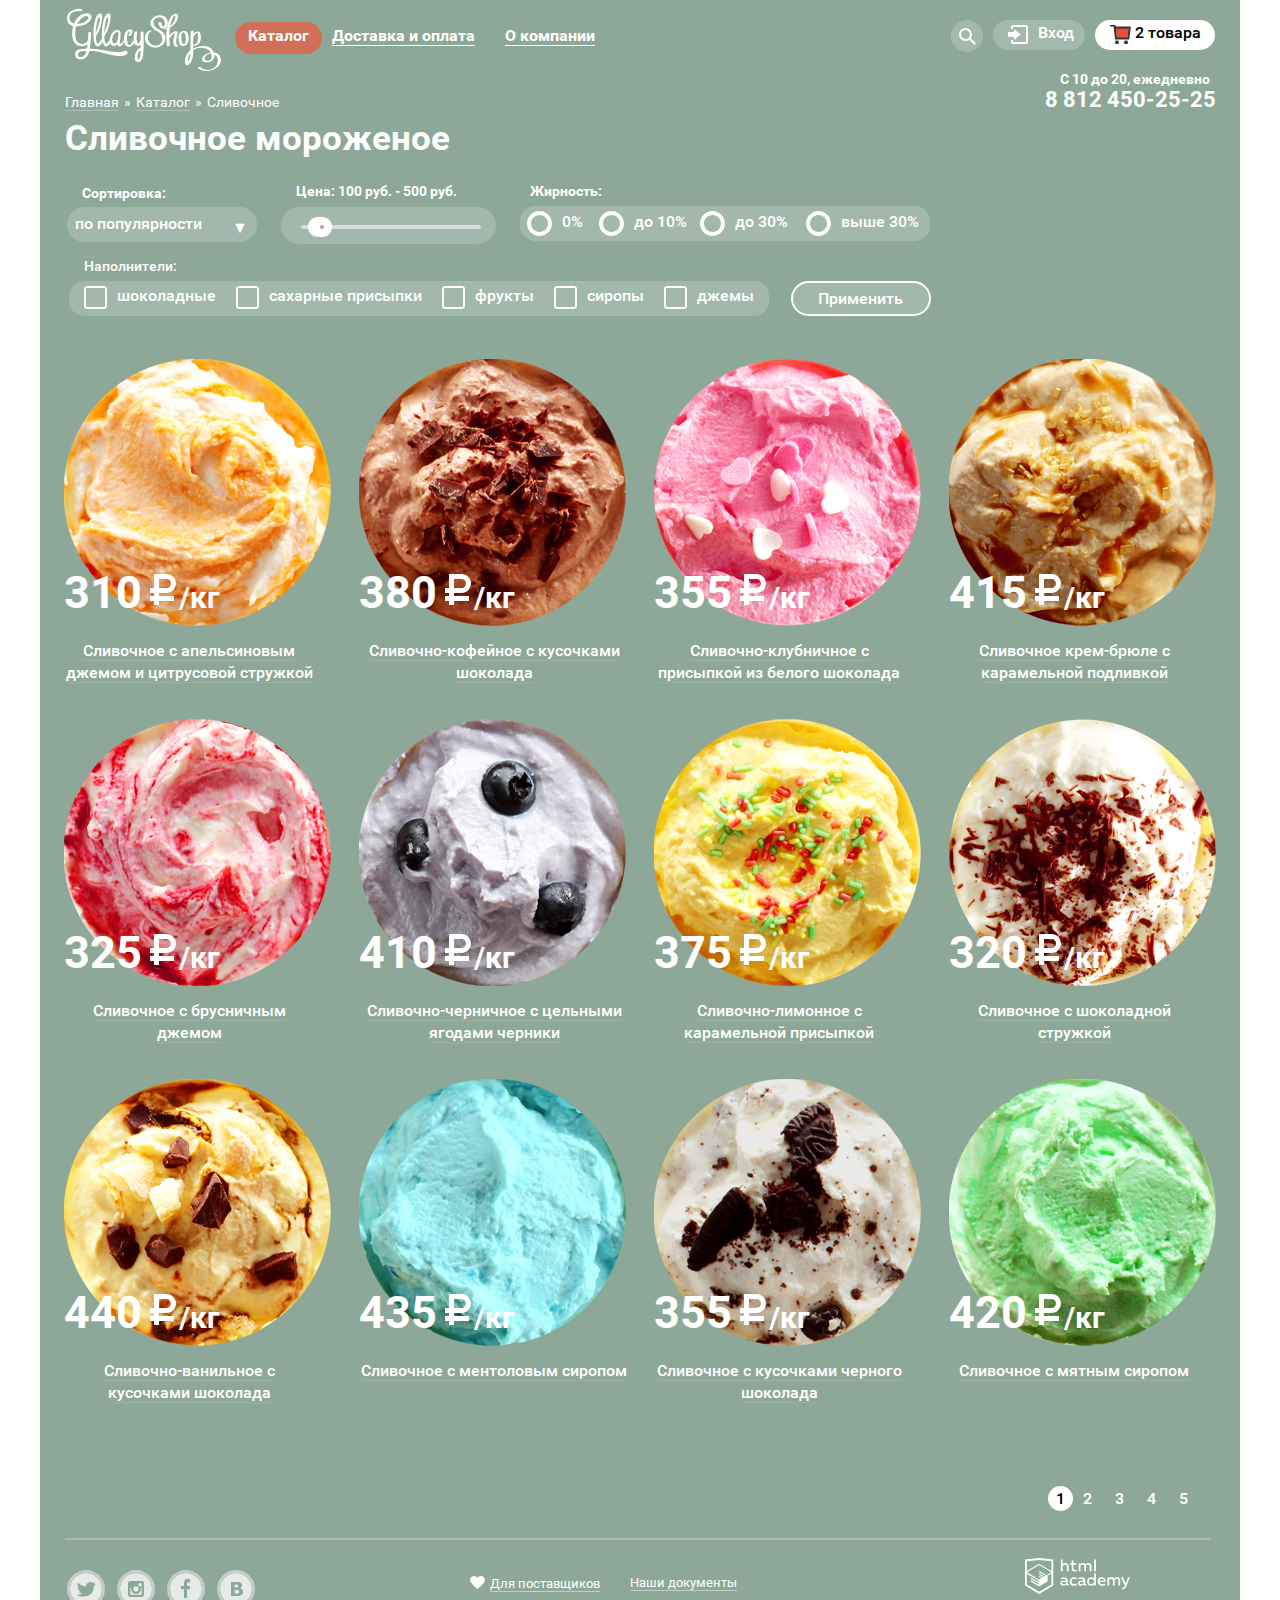
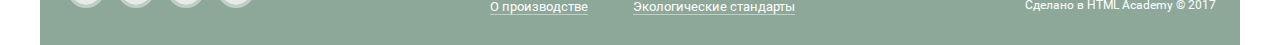
==== commit dc70f46a: "New commit" ====
--- a/catalog.html
+++ b/catalog.html
@@ -243,18 +243,18 @@
      <footer class="page-footer page-footer__inner">
         <div class="footer-social">
           <ul class="social__list">
-            <li class="social__item"><img src="img/twitter.svg" alt=""></li>
-            <li class="social__item"><img src="img/instagram.svg" alt=""></li>
-            <li class="social__item"><img src="img/fb.svg" alt=""></li>
-            <li class="social__item"><img src="img/vk.svg" alt=""></li>
+            <li class="social__item social__item--twi"><img src="img/twitter.svg" alt=""></li>
+            <li class="social__item social__item--insta"><img src="img/instagram.svg" alt=""></li>
+            <li class="social__item social__item--fb"><img src="img/fb.svg" alt=""></li>
+            <li class="social__item social__item--vk"><img src="img/vk.svg" alt=""></li>
           </ul>
         </div>
         <div class="footer-nav">
           <ul class="footer-nav__list">
-            <li class="footer-nav__item">Для поставщиков</li>
-            <li class="footer-nav__item">Наши документы</li>
-            <li class="footer-nav__item">О производстве</li>
-            <li class="footer-nav__item footer-nav__item--eco">Экологические стандарты</li>
+            <li class="footer-nav__item footer-nav__item--heart"><a href="">Для поставщиков</a></li>
+            <li class="footer-nav__item"><a href="">Наши документы</a></li>
+            <li class="footer-nav__item"><a href="">О производстве</a></li>
+            <li class="footer-nav__item footer-nav__item--eco"><a href="">Экологические стандарты</a></li>
           </ul>
         </div>
         <div class="footer-html">
--- a/css/style.css
+++ b/css/style.css
@@ -1804,7 +1804,7 @@
 {
   width: 32px;
   height: 32px;
-  background-image: url("../img/twitter-active.svg");
+  background-image: url("../img/vk-active.svg");
   background-repeat: no-repeat;
   cursor: pointer;
   border: 3px solid #c2cec7;
@@ -1839,7 +1839,7 @@
   flex-wrap: wrap;
 }
 
-.footer-nav__item
+.footer-nav__item a
 {
   font-family: "Roboto-Regular";
   font-size: 13px;
@@ -1848,11 +1848,54 @@
   margin-left: 30px;
   margin-bottom: 10px;
   border-bottom: 1px solid #c2cec7;
-}
-
-.footer-nav__item--eco
-{
-  margin-left: 40px;
+  text-decoration: none;
+}
+
+.footer-nav__item a:hover
+{
+  color: #ffbc9e;
+  border-bottom: 1px solid #ffbc9e;
+
+}
+
+.footer-nav__item:nth-child(1) a
+{
+  position: relative;
+  bottom: 10px;
+}
+
+.footer-nav__item:nth-child(2) a
+{
+  position: relative;
+  left: 0px;
+  top: 2px;
+}
+
+.footer-nav__item:nth-child(4) a
+{
+  left: 15px;
+  position: relative;
+  bottom: 6px;
+}
+
+.footer-nav__item:nth-child(3) a
+{
+  position: relative;
+  bottom: 6px;
+}
+
+.footer-nav__item--heart::before
+{
+  content: "";
+  display: block;
+  width: 15px;
+  height: 13px;
+  background: url("../img/heart.svg") no-repeat;
+  background-repeat: no-repeat;
+  background-position: center center;
+  position: relative;
+  top: 5px;
+  left: 10px;
 }
 
 .footer-html
@@ -1926,6 +1969,13 @@
 }
 
 .header-search__catalog
+{
+  position: relative;
+  bottom: 120px;
+  right: 45px;
+}
+
+.header-search__catalog:hover
 {
   position: relative;
   bottom: 120px;
@@ -2195,7 +2245,7 @@
 }
 select:hover
 {
-    background-color: #fff;
+    background-color: #9db1a5;
     color: #000;
 }
 
@@ -2486,6 +2536,46 @@
   bottom: 40px;
 }
 
+.filter__button:hover
+{
+  width: 140px;
+  height: 35px;
+  background-color: #fbfcfb;
+  border: none;
+  font-family: "Roboto-Medium";
+  font-size: 16px;
+  line-height: 18px;
+  font-weight: normal;
+  color: #323232;
+  border-radius: 20px;
+  padding-left: 25px;
+  padding-right: 38px;
+  margin-top: 78px;
+  position: relative;
+  right: 970px;
+  bottom: 40px;
+}
+
+.filter__button:active
+{
+  width: 140px;
+  height: 35px;
+  background: url("../img/filt_but_act.svg");
+  border: none;
+  font-family: "Roboto-Medium";
+  font-size: 16px;
+  line-height: 18px;
+  font-weight: normal;
+  color: #323232;
+  border-radius: 20px;
+  padding-left: 25px;
+  padding-right: 38px;
+  margin-top: 78px;
+  position: relative;
+  right: 970px;
+  bottom: 40px;
+}
+
 .catalog-title
 {
   font-family: "Roboto-Bold";
@@ -2502,7 +2592,7 @@
   display: flex;
   flex-direction: column;
   position: relative;
-  bottom: 120px;
+  margin-top: -120px;
 }
 
 .catalog__page
@@ -2565,11 +2655,21 @@
   display: none;
 }
 
+.catalog-item__page:nth-child(8)
+{
+  margin-right: 20px;
+}
+
+.catalog-item__page:nth-child(12)
+{
+  margin-right: 20px;
+}
+
 .pagination
 {
   width: 1146px;
   position: relative;
-  bottom: 135px;
+  bottom: 165px;
   right: 30px;
   display: flex;
   justify-content: flex-end;
@@ -2611,5 +2711,5 @@
 {
   height: 105px;
   position: relative;
-  margin-top: -130px;
-}
+  margin-top: -165px;
+}
